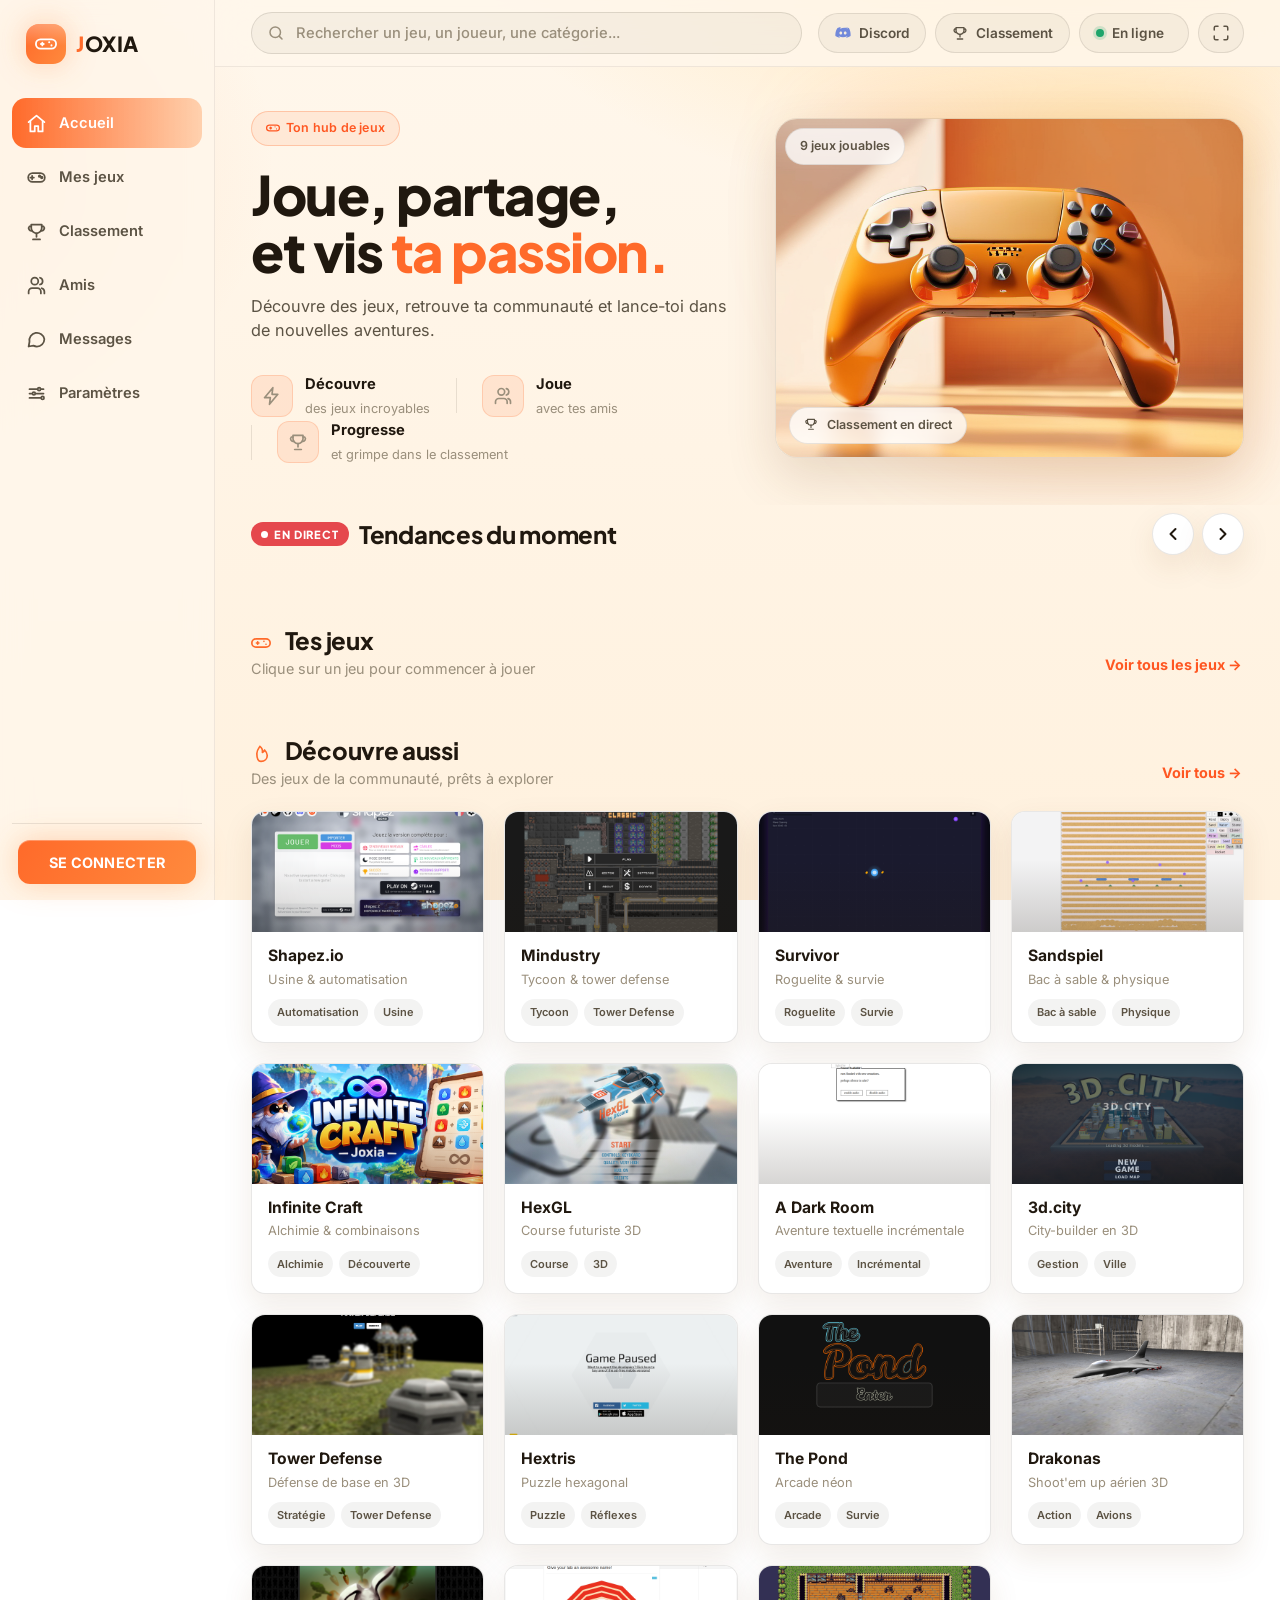
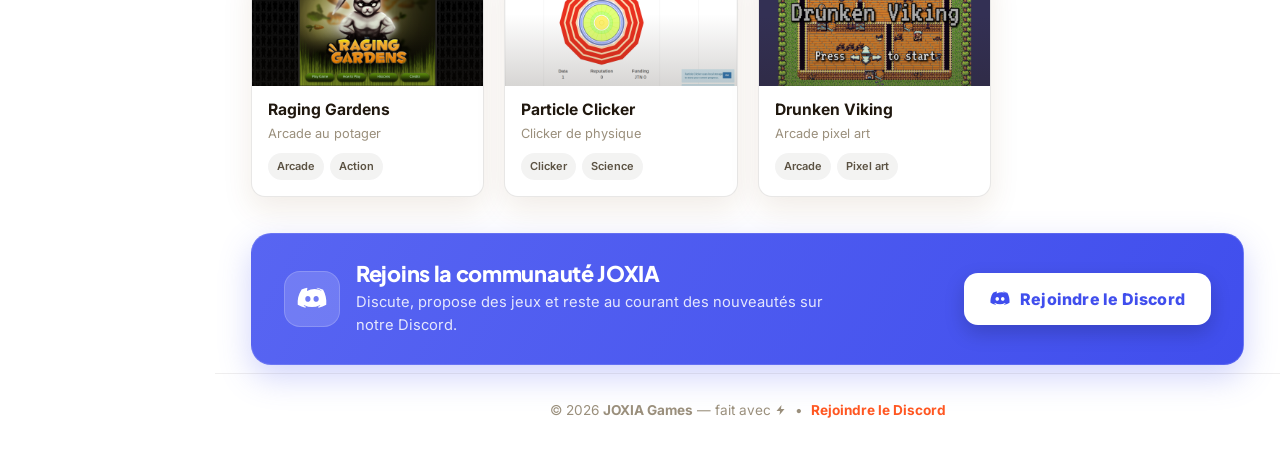
==== index.html @ 87492faa "Hub : carrousel « Tendances » des jeux les plus joués, mis à jour en direct - Sous le hero : carrous" ====
<!DOCTYPE html>
<html lang="fr">
<head>
    <meta charset="UTF-8">
    <meta name="viewport" content="width=device-width, initial-scale=1.0, viewport-fit=cover">
    <meta name="theme-color" id="themeColorMeta" content="#FFF7EC">
    <title>JOXIA — Ton espace gaming</title>
    <link rel="preconnect" href="https://fonts.googleapis.com">
    <link rel="preconnect" href="https://fonts.gstatic.com" crossorigin>
    <link href="https://fonts.googleapis.com/css2?family=Inter:wght@400;500;600;700;800&family=Plus+Jakarta+Sans:wght@500;700;800&display=swap" rel="stylesheet">
    <link rel="stylesheet" href="style.css?v=13">
</head>
<body>

    <!-- ================= SIDEBAR ================= -->
    <aside class="sidebar" id="sidebar">
        <div class="logo">
            <span class="logo-pad">
                <svg viewBox="0 0 24 24" width="22" height="22" fill="none" stroke="#fff" stroke-width="2" stroke-linecap="round" stroke-linejoin="round"><path d="M6 7h12a5 5 0 0 1 0 10H6a5 5 0 0 1 0-10z"/><path d="M8 10.5v3M6.5 12h3"/><circle cx="15.5" cy="10" r="1.1" fill="#fff" stroke="none"/><circle cx="18" cy="13.5" r="1.1" fill="#fff" stroke="none"/></svg>
            </span>
            <span class="logo-text">JOXIA</span>
        </div>

        <nav class="nav" aria-label="Navigation principale">
            <button class="nav-item active" data-nav="home">
                <svg viewBox="0 0 24 24" width="21" height="21" fill="none" stroke="currentColor" stroke-width="2" stroke-linecap="round" stroke-linejoin="round"><path d="M3 10.5 12 3l9 7.5"/><path d="M5 9.5V21h5v-6h4v6h5V9.5"/></svg>
                <span>Accueil</span>
            </button>
            <button class="nav-item" data-nav="games">
                <svg viewBox="0 0 24 24" width="21" height="21" fill="none" stroke="currentColor" stroke-width="2" stroke-linecap="round" stroke-linejoin="round"><rect x="2.5" y="7" width="19" height="10" rx="5"/><path d="M7 10v4M5 12h4"/><circle cx="15.5" cy="10.5" r=".9" fill="currentColor"/><circle cx="18" cy="12" r=".9" fill="currentColor"/></svg>
                <span>Mes jeux</span>
            </button>
            <button class="nav-item" data-nav="leaderboard">
                <svg viewBox="0 0 24 24" width="21" height="21" fill="none" stroke="currentColor" stroke-width="2" stroke-linecap="round" stroke-linejoin="round"><path d="M6 4h12v4a6 6 0 0 1-12 0z"/><path d="M6 6H4a3 3 0 0 0 3 5"/><path d="M18 6h2a3 3 0 0 1-3 5"/><path d="M12 14v4"/><path d="M8 21h8"/></svg>
                <span>Classement</span>
            </button>
            <button class="nav-item" data-nav="friends">
                <svg viewBox="0 0 24 24" width="21" height="21" fill="none" stroke="currentColor" stroke-width="2" stroke-linecap="round" stroke-linejoin="round"><path d="M17 21v-2a4 4 0 0 0-4-4H7a4 4 0 0 0-4 4v2"/><circle cx="10" cy="7" r="4"/><path d="M21 21v-2a4 4 0 0 0-3-3.87"/><path d="M16 3.13a4 4 0 0 1 0 7.75"/></svg>
                <span>Amis <em class="nav-badge" id="navFriendsBadge" style="display:none;">0</em></span>
            </button>
            <button class="nav-item" data-nav="messages">
                <svg viewBox="0 0 24 24" width="21" height="21" fill="none" stroke="currentColor" stroke-width="2" stroke-linecap="round" stroke-linejoin="round"><path d="M21 11.5a8.5 8.5 0 0 1-8.5 8.5c-1.5 0-2.9-.4-4.1-1L3 20l1-5.4A8.5 8.5 0 1 1 21 11.5z"/></svg>
                <span>Messages <em class="nav-badge" id="navChatBadge" style="display:none;">0</em></span>
            </button>
            <button class="nav-item" data-nav="settings">
                <svg viewBox="0 0 24 24" width="21" height="21" fill="none" stroke="currentColor" stroke-width="2" stroke-linecap="round" stroke-linejoin="round"><path d="M4 7h9M17 7h3M4 12h3M11 12h9M4 17h13"/><circle cx="15" cy="7" r="1.6"/><circle cx="9" cy="12" r="1.6"/><circle cx="19" cy="17" r="1.6"/></svg>
                <span>Paramètres</span>
            </button>
            <!-- Visible uniquement si admins/{uid} === true (voir script.js › watchAdmin) -->
            <a class="nav-item nav-admin" id="navAdmin" href="admin/" style="display:none;">
                <svg viewBox="0 0 24 24" width="21" height="21" fill="none" stroke="currentColor" stroke-width="2" stroke-linecap="round" stroke-linejoin="round"><path d="M12 3 4 6v6c0 4.5 3.4 8.3 8 9 4.6-.7 8-4.5 8-9V6z"/><path d="m9 12 2 2 4-4"/></svg>
                <span>Admin</span>
            </a>
        </nav>

        <div class="sidebar-footer">
            <button class="sp-connect" id="spConnect">SE CONNECTER</button>
            <div class="sp-user" id="spUser" style="display:none;">
                <div class="sp-row">
                    <div class="sp-avatar-wrap">
                        <img id="spAvatar" src="" alt="Mon avatar">
                        <span class="sp-dot" id="spDot"></span>
                    </div>
                    <div class="sp-meta">
                        <span class="sp-name" id="spName">—</span>
                        <span class="sp-level" id="spLevel">Niveau 1</span>
                    </div>
                </div>
                <div class="sp-xp" title="Progression de niveau">
                    <span class="sp-xp-fill" id="spXpFill"></span>
                </div>
            </div>
        </div>
    </aside>

    <!-- ================= MAIN ================= -->
    <div class="main">

        <!-- Topbar -->
        <header class="topbar">
            <div class="search" id="searchWrap">
                <svg class="search-icon" viewBox="0 0 24 24" width="18" height="18" fill="none" stroke="currentColor" stroke-width="2" stroke-linecap="round"><circle cx="11" cy="11" r="7"/><path d="m20 20-3.5-3.5"/></svg>
                <input type="text" id="searchInput" placeholder="Rechercher un jeu, un joueur, une catégorie..." onkeyup="searchGame()" autocomplete="off">
            </div>
            <div class="topbar-actions">
                <a href="https://discord.gg/BNY6xprSen" target="_blank" rel="noopener" class="pill pill-discord">
                    <svg viewBox="0 0 24 24" width="16" height="16" fill="currentColor"><path d="M20.3 4.4A19.8 19.8 0 0 0 15.9 3l-.2.4a16 16 0 0 1 4.3 2.1 13.6 13.6 0 0 0-12 0A16 16 0 0 1 8.3 3.4L8.1 3a19.8 19.8 0 0 0-4.4 1.4C.9 8.6.3 12.6.6 16.6A20 20 0 0 0 6.7 19l.5-.8a12 12 0 0 1-1.9-.9l.5-.4a14.2 14.2 0 0 0 12.4 0l.5.4a12 12 0 0 1-1.9.9l.5.8a20 20 0 0 0 6.1-2.4c.4-4.6-.6-8.6-2.6-12.2ZM8.7 14.2c-1.2 0-2.1-1-2.1-2.3s.9-2.3 2.1-2.3 2.1 1 2.1 2.3-.9 2.3-2.1 2.3Zm6.6 0c-1.2 0-2.1-1-2.1-2.3s.9-2.3 2.1-2.3 2.1 1 2.1 2.3-.9 2.3-2.1 2.3Z"/></svg>
                    Discord
                </a>
                <button class="pill" id="rankBtn">
                    <svg viewBox="0 0 24 24" width="16" height="16" fill="none" stroke="currentColor" stroke-width="2" stroke-linecap="round" stroke-linejoin="round"><path d="M6 4h12v4a6 6 0 0 1-12 0z"/><path d="M6 6H4a3 3 0 0 0 3 5"/><path d="M18 6h2a3 3 0 0 1-3 5"/><path d="M12 14v4"/><path d="M8 21h8"/></svg>
                    Classement
                </button>
                <button class="pill pill-online" id="onlinePill" title="Joueurs en ligne">
                    <span class="online-dot"></span>
                    En ligne <span id="onlineCount"></span>
                </button>
                <button class="pill pill-fs" id="fsBtn" title="Plein écran" aria-label="Plein écran"><svg viewBox="0 0 24 24" width="18" height="18" fill="none" stroke="currentColor" stroke-width="2" stroke-linecap="round" stroke-linejoin="round"><path d="M8 3H5a2 2 0 0 0-2 2v3"/><path d="M16 3h3a2 2 0 0 1 2 2v3"/><path d="M8 21H5a2 2 0 0 1-2-2v-3"/><path d="M16 21h3a2 2 0 0 0 2-2v-3"/></svg></button>
            </div>
        </header>

        <!-- Hero immersif -->
        <section class="hero">
            <div class="hero-content">
                <span class="hero-badge"><svg viewBox="0 0 24 24" width="14" height="14" fill="none" stroke="currentColor" stroke-width="2.2" stroke-linecap="round" stroke-linejoin="round"><path d="M6 7h12a5 5 0 0 1 0 10H6a5 5 0 0 1 0-10z"/><path d="M8 10.5v3M6.5 12h3"/><circle cx="15.5" cy="10" r="1" fill="currentColor" stroke="none"/><circle cx="18" cy="13.5" r="1" fill="currentColor" stroke="none"/></svg> Ton hub de jeux</span>
                <h1>Joue, partage,<br>et vis <span class="accent">ta passion.</span></h1>
                <p class="hero-desc">Découvre des jeux, retrouve ta communauté et lance-toi dans de nouvelles aventures.</p>
                <div class="hero-benefits">
                    <div class="benefit">
                        <span class="benefit-ico"><svg viewBox="0 0 24 24" width="20" height="20" fill="none" stroke="currentColor" stroke-width="2" stroke-linecap="round" stroke-linejoin="round"><path d="M13 2 3 14h7l-1 8 10-12h-7l1-8z"/></svg></span>
                        <div><b>Découvre</b><span>des jeux incroyables</span></div>
                    </div>
                    <div class="benefit">
                        <span class="benefit-ico"><svg viewBox="0 0 24 24" width="20" height="20" fill="none" stroke="currentColor" stroke-width="2" stroke-linecap="round" stroke-linejoin="round"><path d="M17 21v-2a4 4 0 0 0-4-4H7a4 4 0 0 0-4 4v2"/><circle cx="10" cy="7" r="4"/><path d="M21 21v-2a4 4 0 0 0-3-3.87"/><path d="M16 3.13a4 4 0 0 1 0 7.75"/></svg></span>
                        <div><b>Joue</b><span>avec tes amis</span></div>
                    </div>
                    <div class="benefit">
                        <span class="benefit-ico"><svg viewBox="0 0 24 24" width="20" height="20" fill="none" stroke="currentColor" stroke-width="2" stroke-linecap="round" stroke-linejoin="round"><path d="M6 4h12v4a6 6 0 0 1-12 0z"/><path d="M6 6H4a3 3 0 0 0 3 5"/><path d="M18 6h2a3 3 0 0 1-3 5"/><path d="M12 14v4"/><path d="M8 21h8"/></svg></span>
                        <div><b>Progresse</b><span>et grimpe dans le classement</span></div>
                    </div>
                </div>
            </div>

            <div class="hero-visual" aria-hidden="true">
                <div class="hero-glow"></div>
                <img class="hero-img" src="hero-gaming.png" alt="Manette de jeu JOXIA" loading="eager">
                <span class="chip chip-top">9 jeux jouables</span>
                <span class="chip chip-bottom"><svg viewBox="0 0 24 24" width="14" height="14" fill="none" stroke="currentColor" stroke-width="2" stroke-linecap="round" stroke-linejoin="round"><path d="M6 4h12v4a6 6 0 0 1-12 0z"/><path d="M6 6H4a3 3 0 0 0 3 5"/><path d="M18 6h2a3 3 0 0 1-3 5"/><path d="M12 14v4"/><path d="M8 21h8"/></svg> Classement en direct</span>
            </div>
        </section>

        <!-- Tendances : carrousel des jeux les plus joués, mis à jour en direct (script.js › TENDANCES) -->
        <section class="trending" id="trending" aria-roledescription="carrousel" aria-labelledby="trendTitle">
            <div class="trend-head">
                <h2 class="trend-title" id="trendTitle">
                    <span class="trend-live" id="trendLive"><i></i> En direct</span>
                    <span id="trendLabel">Tendances du moment</span>
                </h2>
                <div class="trend-nav">
                    <button class="trend-arrow" id="trendPrev" type="button" aria-label="Jeu précédent">
                        <svg viewBox="0 0 24 24" width="20" height="20" fill="none" stroke="currentColor" stroke-width="2.4" stroke-linecap="round" stroke-linejoin="round"><path d="m15 6-6 6 6 6"/></svg>
                    </button>
                    <button class="trend-arrow" id="trendNext" type="button" aria-label="Jeu suivant">
                        <svg viewBox="0 0 24 24" width="20" height="20" fill="none" stroke="currentColor" stroke-width="2.4" stroke-linecap="round" stroke-linejoin="round"><path d="m9 6 6 6-6 6"/></svg>
                    </button>
                </div>
            </div>
            <div class="trend-viewport">
                <ul class="trend-track" id="trendTrack" aria-live="polite"></ul>
            </div>
            <div class="trend-thumbs" id="trendThumbs" role="tablist" aria-label="Choisir un jeu"></div>
        </section>

        <!-- Tes jeux -->
        <section class="section" id="games">
            <div class="section-head">
                <div>
                    <h2 class="section-title"><svg viewBox="0 0 24 24" width="20" height="20" fill="none" stroke="currentColor" stroke-width="2" stroke-linecap="round" stroke-linejoin="round"><path d="M6 7h12a5 5 0 0 1 0 10H6a5 5 0 0 1 0-10z"/><path d="M8 10.5v3M6.5 12h3"/><circle cx="15.5" cy="10" r="1" fill="currentColor" stroke="none"/><circle cx="18" cy="13.5" r="1" fill="currentColor" stroke="none"/></svg> Tes jeux</h2>
                    <p class="section-sub">Clique sur un jeu pour commencer à jouer</p>
                </div>
                <button class="link-btn" id="toggleGames">Voir tous les jeux →</button>
            </div>
            <div class="game-grid" id="gamesGrid"></div>
        </section>

        <!-- Découvre aussi -->
        <section class="section" id="discover">
            <div class="section-head">
                <div>
                    <h2 class="section-title"><svg viewBox="0 0 24 24" width="20" height="20" fill="none" stroke="currentColor" stroke-width="2" stroke-linecap="round" stroke-linejoin="round"><path d="M12 22c4.4 0 7.5-3 7.5-7 0-2.8-1.6-5-3.2-6.6-.4 1.6-1.4 2.4-2.6 3 .4-2.8-.6-5.6-3-7.4C9 6.6 7 8.8 7 12.5 7 18 9 22 12 22z"/></svg> Découvre aussi</h2>
                    <p class="section-sub">Des jeux de la communauté, prêts à explorer</p>
                </div>
                <a class="link-btn" href="#discover">Voir tous →</a>
            </div>
            <div class="game-grid discover-grid">
                <a class="game-card disco" href="https://joxiagame.github.io/Shapez-joxia/" target="_blank" rel="noopener">
                    <div class="game-card__cover"><img src="shapez.png" alt="Shapez.io" loading="lazy" decoding="async"></div>
                    <div class="game-card__content">
                        <h3>Shapez.io</h3>
                        <p class="disco-sub">Usine & automatisation</p>
                        <div class="game-card__tags"><span>Automatisation</span><span>Usine</span></div>
                    </div>
                </a>
                <a class="game-card disco" href="https://joxiagame.github.io/Mindustry-joxia/" target="_blank" rel="noopener">
                    <div class="game-card__cover"><img src="mindustry.png" alt="Mindustry" loading="lazy" decoding="async"></div>
                    <div class="game-card__content">
                        <h3>Mindustry</h3>
                        <p class="disco-sub">Tycoon & tower defense</p>
                        <div class="game-card__tags"><span>Tycoon</span><span>Tower Defense</span></div>
                    </div>
                </a>
                <a class="game-card disco" href="https://joxiagame.github.io/survivor-joxia/" target="_blank" rel="noopener">
                    <div class="game-card__cover"><img src="survivor.png" alt="Survivor" loading="lazy" decoding="async"></div>
                    <div class="game-card__content">
                        <h3>Survivor</h3>
                        <p class="disco-sub">Roguelite & survie</p>
                        <div class="game-card__tags"><span>Roguelite</span><span>Survie</span></div>
                    </div>
                </a>
                <a class="game-card disco" href="https://joxiagame.github.io/sandspiel-joxia/" target="_blank" rel="noopener">
                    <div class="game-card__cover"><img src="sandspiel.png" alt="Sandspiel" loading="lazy" decoding="async"></div>
                    <div class="game-card__content">
                        <h3>Sandspiel</h3>
                        <p class="disco-sub">Bac à sable & physique</p>
                        <div class="game-card__tags"><span>Bac à sable</span><span>Physique</span></div>
                    </div>
                </a>
                <a class="game-card disco" href="https://joxiagame.github.io/infinite-craft-joxia/" target="_blank" rel="noopener">
                    <div class="game-card__cover"><img src="infinite-craft.png" alt="Infinite Craft" loading="lazy" decoding="async"></div>
                    <div class="game-card__content">
                        <h3>Infinite Craft</h3>
                        <p class="disco-sub">Alchimie & combinaisons</p>
                        <div class="game-card__tags"><span>Alchimie</span><span>Découverte</span></div>
                    </div>
                </a>
                <!-- Jeux open source de la communauté (leereilly/games) — lot 1 -->
                <a class="game-card disco" href="https://joxiagame.github.io/hexgl-joxia/" target="_blank" rel="noopener">
                    <div class="game-card__cover"><img src="hexgl.png" alt="HexGL" loading="lazy" decoding="async"></div>
                    <div class="game-card__content">
                        <h3>HexGL</h3>
                        <p class="disco-sub">Course futuriste 3D</p>
                        <div class="game-card__tags"><span>Course</span><span>3D</span></div>
                    </div>
                </a>
                <a class="game-card disco" href="https://joxiagame.github.io/a-dark-room-joxia/" target="_blank" rel="noopener">
                    <div class="game-card__cover"><img src="a-dark-room.png" alt="A Dark Room" loading="lazy" decoding="async"></div>
                    <div class="game-card__content">
                        <h3>A Dark Room</h3>
                        <p class="disco-sub">Aventure textuelle incrémentale</p>
                        <div class="game-card__tags"><span>Aventure</span><span>Incrémental</span></div>
                    </div>
                </a>
                <a class="game-card disco" href="https://joxiagame.github.io/3d-city-joxia/" target="_blank" rel="noopener">
                    <div class="game-card__cover"><img src="3d-city.png" alt="3d.city" loading="lazy" decoding="async"></div>
                    <div class="game-card__content">
                        <h3>3d.city</h3>
                        <p class="disco-sub">City-builder en 3D</p>
                        <div class="game-card__tags"><span>Gestion</span><span>Ville</span></div>
                    </div>
                </a>
                <a class="game-card disco" href="https://joxiagame.github.io/tower-defense-joxia/" target="_blank" rel="noopener">
                    <div class="game-card__cover"><img src="tower-defense.png" alt="Tower Defense" loading="lazy" decoding="async"></div>
                    <div class="game-card__content">
                        <h3>Tower Defense</h3>
                        <p class="disco-sub">Défense de base en 3D</p>
                        <div class="game-card__tags"><span>Stratégie</span><span>Tower Defense</span></div>
                    </div>
                </a>
                <a class="game-card disco" href="https://joxiagame.github.io/hextris-joxia/" target="_blank" rel="noopener">
                    <div class="game-card__cover"><img src="hextris.png" alt="Hextris" loading="lazy" decoding="async"></div>
                    <div class="game-card__content">
                        <h3>Hextris</h3>
                        <p class="disco-sub">Puzzle hexagonal</p>
                        <div class="game-card__tags"><span>Puzzle</span><span>Réflexes</span></div>
                    </div>
                </a>
                <a class="game-card disco" href="https://joxiagame.github.io/pond-joxia/" target="_blank" rel="noopener">
                    <div class="game-card__cover"><img src="pond.png" alt="The Pond" loading="lazy" decoding="async"></div>
                    <div class="game-card__content">
                        <h3>The Pond</h3>
                        <p class="disco-sub">Arcade néon</p>
                        <div class="game-card__tags"><span>Arcade</span><span>Survie</span></div>
                    </div>
                </a>
                <a class="game-card disco" href="https://joxiagame.github.io/drakonas-joxia/" target="_blank" rel="noopener">
                    <div class="game-card__cover"><img src="drakonas.png" alt="Drakonas" loading="lazy" decoding="async"></div>
                    <div class="game-card__content">
                        <h3>Drakonas</h3>
                        <p class="disco-sub">Shoot'em up aérien 3D</p>
                        <div class="game-card__tags"><span>Action</span><span>Avions</span></div>
                    </div>
                </a>
                <a class="game-card disco" href="https://joxiagame.github.io/raging-gardens-joxia/" target="_blank" rel="noopener">
                    <div class="game-card__cover"><img src="raging-gardens.png" alt="Raging Gardens" loading="lazy" decoding="async"></div>
                    <div class="game-card__content">
                        <h3>Raging Gardens</h3>
                        <p class="disco-sub">Arcade au potager</p>
                        <div class="game-card__tags"><span>Arcade</span><span>Action</span></div>
                    </div>
                </a>
                <a class="game-card disco" href="https://joxiagame.github.io/particle-clicker-joxia/" target="_blank" rel="noopener">
                    <div class="game-card__cover"><img src="particle-clicker.png" alt="Particle Clicker" loading="lazy" decoding="async"></div>
                    <div class="game-card__content">
                        <h3>Particle Clicker</h3>
                        <p class="disco-sub">Clicker de physique</p>
                        <div class="game-card__tags"><span>Clicker</span><span>Science</span></div>
                    </div>
                </a>
                <a class="game-card disco" href="https://joxiagame.github.io/drunken-viking-joxia/" target="_blank" rel="noopener">
                    <div class="game-card__cover"><img src="drunken-viking.png" alt="Drunken Viking" loading="lazy" decoding="async"></div>
                    <div class="game-card__content">
                        <h3>Drunken Viking</h3>
                        <p class="disco-sub">Arcade pixel art</p>
                        <div class="game-card__tags"><span>Arcade</span><span>Pixel art</span></div>
                    </div>
                </a>
            </div>
        </section>

        <!-- Rejoins le Discord -->
        <section class="section" id="discordCta">
            <div class="discord-cta">
                <div class="discord-cta__brand">
                    <span class="discord-cta__logo">
                        <svg viewBox="0 0 24 24" width="30" height="30" fill="currentColor"><path d="M20.3 4.4A19.8 19.8 0 0 0 15.9 3l-.2.4a16 16 0 0 1 4.3 2.1 13.6 13.6 0 0 0-12 0A16 16 0 0 1 8.3 3.4L8.1 3a19.8 19.8 0 0 0-4.4 1.4C.9 8.6.3 12.6.6 16.6A20 20 0 0 0 6.7 19l.5-.8a12 12 0 0 1-1.9-.9l.5-.4a14.2 14.2 0 0 0 12.4 0l.5.4a12 12 0 0 1-1.9.9l.5.8a20 20 0 0 0 6.1-2.4c.4-4.6-.6-8.6-2.6-12.2ZM8.7 14.2c-1.2 0-2.1-1-2.1-2.3s.9-2.3 2.1-2.3 2.1 1 2.1 2.3-.9 2.3-2.1 2.3Zm6.6 0c-1.2 0-2.1-1-2.1-2.3s.9-2.3 2.1-2.3 2.1 1 2.1 2.3-.9 2.3-2.1 2.3Z"/></svg>
                    </span>
                    <div>
                        <h2>Rejoins la communauté JOXIA</h2>
                        <p>Discute, propose des jeux et reste au courant des nouveautés sur notre Discord.</p>
                    </div>
                </div>
                <a class="discord-btn" href="https://discord.gg/BNY6xprSen" target="_blank" rel="noopener">
                    <svg viewBox="0 0 24 24" width="20" height="20" fill="currentColor"><path d="M20.3 4.4A19.8 19.8 0 0 0 15.9 3l-.2.4a16 16 0 0 1 4.3 2.1 13.6 13.6 0 0 0-12 0A16 16 0 0 1 8.3 3.4L8.1 3a19.8 19.8 0 0 0-4.4 1.4C.9 8.6.3 12.6.6 16.6A20 20 0 0 0 6.7 19l.5-.8a12 12 0 0 1-1.9-.9l.5-.4a14.2 14.2 0 0 0 12.4 0l.5.4a12 12 0 0 1-1.9.9l.5.8a20 20 0 0 0 6.1-2.4c.4-4.6-.6-8.6-2.6-12.2ZM8.7 14.2c-1.2 0-2.1-1-2.1-2.3s.9-2.3 2.1-2.3 2.1 1 2.1 2.3-.9 2.3-2.1 2.3Zm6.6 0c-1.2 0-2.1-1-2.1-2.3s.9-2.3 2.1-2.3 2.1 1 2.1 2.3-.9 2.3-2.1 2.3Z"/></svg>
                    Rejoindre le Discord
                </a>
            </div>
        </section>

        <footer class="footer">
            © 2026 <b>JOXIA Games</b> — fait avec <svg viewBox="0 0 24 24" width="12" height="12" fill="currentColor" style="vertical-align:-1px"><path d="M13 2 3 14h7l-1 8 10-12h-7l1-8z"/></svg> &nbsp;•&nbsp; <a href="https://discord.gg/BNY6xprSen" target="_blank">Rejoindre le Discord</a>
        </footer>
    </div>

    <!-- ================= MODALES (logique inchangée) ================= -->
    <div id="authModal" class="modal">
        <div class="modal-content">
            <span class="close-btn" data-close="authModal" role="button" tabindex="0" aria-label="Fermer">&times;</span>
            <h3 id="authTitle">Connexion</h3>
            <p id="authSub" class="auth-sub">Content de te revoir !</p>

            <label class="field-label" for="usernameInput">Pseudo</label>
            <input type="text" id="usernameInput" placeholder="Ton pseudo" maxlength="20" autocomplete="username">

            <label class="field-label" for="passwordInput">Mot de passe</label>
            <div class="pw-wrap">
                <input type="password" id="passwordInput" placeholder="6 caractères min." maxlength="72" autocomplete="current-password">
                <button type="button" id="togglePw" class="pw-toggle" aria-label="Afficher le mot de passe" tabindex="-1"><svg viewBox="0 0 24 24" width="16" height="16" fill="none" stroke="currentColor" stroke-width="2" stroke-linecap="round" stroke-linejoin="round"><path d="M1 12s4-8 11-8 11 8 11 8-4 8-11 8-11-8-11-8z"/><circle cx="12" cy="12" r="3"/></svg></button>
            </div>

            <div id="confirmWrap" style="display:none;">
                <label class="field-label" for="confirmInput">Confirmer le mot de passe</label>
                <input type="password" id="confirmInput" placeholder="Retape ton mot de passe" maxlength="72" autocomplete="new-password">
            </div>

            <p id="authMsg" class="form-msg"></p>
            <button id="confirmBtn" class="login-btn" style="width: 100%; margin-top: 6px;">SE CONNECTER</button>
            <p class="auth-switch">
                <span id="switchText">Pas de compte ?</span>
                <a href="#" id="toggleAuthMode">S'inscrire</a>
            </p>
        </div>
    </div>

    <div id="leaderboardModal" class="modal">
        <div class="modal-content lb-modal">
            <span class="close-btn" data-close="leaderboardModal" role="button" tabindex="0" aria-label="Fermer">&times;</span>
            <h3 class="modal-title lb-title"><svg viewBox="0 0 24 24" width="18" height="18" fill="none" stroke="currentColor" stroke-width="2" stroke-linecap="round" stroke-linejoin="round"><path d="M6 4h12v4a6 6 0 0 1-12 0z"/><path d="M6 6H4a3 3 0 0 0 3 5"/><path d="M18 6h2a3 3 0 0 1-3 5"/><path d="M12 14v4"/><path d="M8 21h8"/></svg> Classement</h3>
            <div class="lb-tabs" id="lbTabs" role="tablist" aria-label="Filtre du classement"></div>
            <div id="leaderboardContent" class="lb-list"></div>
        </div>
    </div>

    <div id="profileModal" class="modal">
        <div class="modal-content modal-wide">
            <span class="close-btn" data-close="profileModal" role="button" tabindex="0" aria-label="Fermer">&times;</span>
            <h3 class="modal-title"><svg viewBox="0 0 24 24" width="18" height="18" fill="none" stroke="currentColor" stroke-width="2" stroke-linecap="round" stroke-linejoin="round"><path d="M20 21v-2a4 4 0 0 0-4-4H8a4 4 0 0 0-4 4v2"/><circle cx="12" cy="7" r="4"/></svg> Mon profil</h3>

            <div class="avatar-preview"><img id="avatarPreviewBig" src="" alt="Avatar"></div>

            <label class="field-label">Nom affiché</label>
            <input type="text" id="displayNameInput" maxlength="20" placeholder="Ton nom affiché">

            <label class="field-label">Style d'avatar</label>
            <div class="avatar-grid" id="avatarStyleGrid"></div>

            <label class="field-label">Couleur de fond</label>
            <div class="avatar-colors" id="avatarColorGrid"></div>

            <div class="avatar-actions">
                <button id="avatarRandomBtn" class="ghost-btn"><svg viewBox="0 0 24 24" width="15" height="15" fill="none" stroke="currentColor" stroke-width="2" stroke-linecap="round" stroke-linejoin="round"><rect x="3" y="3" width="18" height="18" rx="4"/><circle cx="8.5" cy="8.5" r="1" fill="currentColor" stroke="none"/><circle cx="15.5" cy="15.5" r="1" fill="currentColor" stroke="none"/><circle cx="15.5" cy="8.5" r="1" fill="currentColor" stroke="none"/><circle cx="8.5" cy="15.5" r="1" fill="currentColor" stroke="none"/></svg> Hasard</button>
                <button id="saveProfileBtn" class="login-btn" style="margin:0;">ENREGISTRER</button>
            </div>

            <h4 class="friend-sub"><svg viewBox="0 0 24 24" width="16" height="16" fill="none" stroke="currentColor" stroke-width="2" stroke-linecap="round" stroke-linejoin="round"><path d="M3 3v18h18"/><path d="M7 15v-4"/><path d="M12 15V7"/><path d="M17 15v-7"/></svg> Mes stats</h4>
            <div id="profileStats" class="profile-stats"></div>
        </div>
    </div>

    <div id="friendsModal" class="modal">
        <div class="modal-content modal-wide">
            <span class="close-btn" data-close="friendsModal" role="button" tabindex="0" aria-label="Fermer">&times;</span>
            <h3 class="modal-title"><svg viewBox="0 0 24 24" width="18" height="18" fill="none" stroke="currentColor" stroke-width="2" stroke-linecap="round" stroke-linejoin="round"><path d="M17 21v-2a4 4 0 0 0-4-4H7a4 4 0 0 0-4 4v2"/><circle cx="10" cy="7" r="4"/><path d="M21 21v-2a4 4 0 0 0-3-3.87"/><path d="M16 3.13a4 4 0 0 1 0 7.75"/></svg> Amis</h3>

            <div class="add-friend">
                <input type="text" id="friendNameInput" placeholder="Pseudo d'un ami" maxlength="20">
                <button id="addFriendBtn" class="login-btn" style="margin:0;">AJOUTER</button>
            </div>
            <p id="friendMsg" class="form-msg"></p>

            <h4 class="friend-sub"><svg viewBox="0 0 24 24" width="16" height="16" fill="none" stroke="currentColor" stroke-width="2" stroke-linecap="round" stroke-linejoin="round"><path d="M22 12h-6l-2 3h-4l-2-3H2"/><path d="M5.5 5.5 2 12v6a2 2 0 0 0 2 2h16a2 2 0 0 0 2-2v-6l-3.5-6.5A2 2 0 0 0 16.7 4H7.3a2 2 0 0 0-1.8 1.5z"/></svg> Demandes reçues</h4>
            <div id="requestsList" class="friend-list"></div>

            <h4 class="friend-sub"><svg viewBox="0 0 24 24" width="16" height="16" fill="none" stroke="currentColor" stroke-width="2" stroke-linecap="round" stroke-linejoin="round"><path d="M17 21v-2a4 4 0 0 0-4-4H7a4 4 0 0 0-4 4v2"/><circle cx="10" cy="7" r="4"/><path d="M21 21v-2a4 4 0 0 0-3-3.87"/><path d="M16 3.13a4 4 0 0 1 0 7.75"/></svg> Mes amis</h4>
            <div id="friendsList" class="friend-list"></div>
        </div>
    </div>

    <div id="settingsModal" class="modal">
        <div class="modal-content">
            <span class="close-btn" data-close="settingsModal" role="button" tabindex="0" aria-label="Fermer">&times;</span>
            <h3 class="modal-title"><svg viewBox="0 0 24 24" width="18" height="18" fill="none" stroke="currentColor" stroke-width="2" stroke-linecap="round" stroke-linejoin="round"><circle cx="12" cy="12" r="3"/><path d="M19.4 15a1.65 1.65 0 0 0 .33 1.82l.06.06a2 2 0 1 1-2.83 2.83l-.06-.06a1.65 1.65 0 0 0-1.82-.33 1.65 1.65 0 0 0-1 1.51V21a2 2 0 0 1-4 0v-.09A1.65 1.65 0 0 0 9 19.4a1.65 1.65 0 0 0-1.82.33l-.06.06a2 2 0 1 1-2.83-2.83l.06-.06a1.65 1.65 0 0 0 .33-1.82 1.65 1.65 0 0 0-1.51-1H3a2 2 0 0 1 0-4h.09A1.65 1.65 0 0 0 4.6 9a1.65 1.65 0 0 0-.33-1.82l-.06-.06a2 2 0 1 1 2.83-2.83l.06.06a1.65 1.65 0 0 0 1.82.33H9a1.65 1.65 0 0 0 1-1.51V3a2 2 0 0 1 4 0v.09a1.65 1.65 0 0 0 1 1.51 1.65 1.65 0 0 0 1.82-.33l.06-.06a2 2 0 1 1 2.83 2.83l-.06.06a1.65 1.65 0 0 0-.33 1.82V9a1.65 1.65 0 0 0 1.51 1H21a2 2 0 0 1 0 4h-.09a1.65 1.65 0 0 0-1.51 1z"/></svg> Paramètres</h3>

            <div class="setting-row">
                <span><svg viewBox="0 0 24 24" width="16" height="16" fill="none" stroke="currentColor" stroke-width="2" stroke-linecap="round" stroke-linejoin="round"><path d="M21 12.79A9 9 0 1 1 11.21 3 7 7 0 0 0 21 12.79z"/></svg> Thème sombre</span>
                <label class="switch"><input type="checkbox" id="darkToggle"><span class="slider"></span></label>
            </div>
            <div class="setting-row">
                <span><svg viewBox="0 0 24 24" width="16" height="16" fill="none" stroke="currentColor" stroke-width="2" stroke-linecap="round" stroke-linejoin="round"><path d="M11 5 6 9H2v6h4l5 4V5z"/><path d="M15.5 8.5a5 5 0 0 1 0 7"/></svg> Sons</span>
                <label class="switch"><input type="checkbox" id="soundToggle" checked><span class="slider"></span></label>
            </div>
            <p class="form-msg muted">Les sons arrivent bientôt.</p>

            <div class="settings-actions">
                <button id="logoutBtn2" class="ghost-btn"><svg viewBox="0 0 24 24" width="15" height="15" fill="none" stroke="currentColor" stroke-width="2" stroke-linecap="round" stroke-linejoin="round"><path d="M9 21H5a2 2 0 0 1-2-2V5a2 2 0 0 1 2-2h4"/><path d="M16 17l5-5-5-5"/><path d="M21 12H9"/></svg> Se déconnecter</button>
                <button id="deleteAccountBtn2" class="ghost-btn danger"><svg viewBox="0 0 24 24" width="15" height="15" fill="none" stroke="currentColor" stroke-width="2" stroke-linecap="round" stroke-linejoin="round"><path d="M3 6h18"/><path d="M8 6V4a2 2 0 0 1 2-2h4a2 2 0 0 1 2 2v2"/><path d="M19 6l-1 14a2 2 0 0 1-2 2H8a2 2 0 0 1-2-2L5 6"/></svg> Supprimer le compte</button>
            </div>
        </div>
    </div>

    <div id="chatModal" class="modal">
        <div class="modal-content chat-modal">
            <span class="close-btn" data-close="chatModal" role="button" tabindex="0" aria-label="Fermer">&times;</span>
            <div class="chat-layout" id="chatLayout">
                <aside class="chat-side">
                    <h3 class="chat-side__title"><svg viewBox="0 0 24 24" width="16" height="16" fill="none" stroke="currentColor" stroke-width="2" stroke-linecap="round" stroke-linejoin="round"><path d="M21 11.5a8.5 8.5 0 0 1-8.5 8.5c-1.5 0-2.9-.4-4.1-1L3 20l1-5.4A8.5 8.5 0 1 1 21 11.5z"/></svg> Messages</h3>
                    <div id="chatList" class="chat-list"></div>
                </aside>
                <section class="chat-thread">
                    <header class="chat-head">
                        <button class="chat-back" id="chatBackBtn" aria-label="Retour à la liste"><svg viewBox="0 0 24 24" width="18" height="18" fill="none" stroke="currentColor" stroke-width="2" stroke-linecap="round" stroke-linejoin="round"><path d="M19 12H5"/><path d="m12 19-7-7 7-7"/></svg></button>
                        <h3 id="chatTitle">Communauté Joxia</h3>
                        <span id="chatSubtitle" class="chat-sub"></span>
                    </header>
                    <div id="chatMessages" class="chat-messages"></div>
                    <footer class="chat-input">
                        <input type="text" id="chatInput" placeholder="Écris un message…" maxlength="500" autocomplete="off">
                        <button id="chatSendBtn" class="login-btn chat-send" aria-label="Envoyer"><svg viewBox="0 0 24 24" width="18" height="18" fill="currentColor"><path d="M22 2 11 13"/><path d="M22 2 15 22l-4-9-9-4z"/></svg></button>
                    </footer>
                </section>
            </div>
        </div>
    </div>

    <div class="discord-toast" id="discordToast" role="dialog" aria-live="polite" aria-label="Invitation Discord">
        <span class="discord-toast__icon">
            <svg viewBox="0 0 24 24" width="22" height="22" fill="currentColor"><path d="M20.3 4.4A19.8 19.8 0 0 0 15.9 3l-.2.4a16 16 0 0 1 4.3 2.1 13.6 13.6 0 0 0-12 0A16 16 0 0 1 8.3 3.4L8.1 3a19.8 19.8 0 0 0-4.4 1.4C.9 8.6.3 12.6.6 16.6A20 20 0 0 0 6.7 19l.5-.8a12 12 0 0 1-1.9-.9l.5-.4a14.2 14.2 0 0 0 12.4 0l.5.4a12 12 0 0 1-1.9.9l.5.8a20 20 0 0 0 6.1-2.4c.4-4.6-.6-8.6-2.6-12.2ZM8.7 14.2c-1.2 0-2.1-1-2.1-2.3s.9-2.3 2.1-2.3 2.1 1 2.1 2.3-.9 2.3-2.1 2.3Zm6.6 0c-1.2 0-2.1-1-2.1-2.3s.9-2.3 2.1-2.3 2.1 1 2.1 2.3-.9 2.3-2.1 2.3Z"/></svg>
        </span>
        <div class="discord-toast__txt">
            <b>Rejoins-nous sur Discord !</b>
            <span>Nouveautés, défis et communauté</span>
        </div>
        <a class="discord-toast__btn" href="https://discord.gg/BNY6xprSen" target="_blank" rel="noopener">Rejoindre</a>
        <button class="discord-toast__close" aria-label="Fermer">&times;</button>
    </div>

    <script type="module" src="script.js?v=17"></script>
</body>
</html>
---- style.css ----
/* ============================================================
   JOXIA — Launcher gaming (mode soleil)
   Crème/chaud #FFF7EC · Orange JOXIA #FF6A2A · Inter / Plus Jakarta Sans
   Sidebar persistante + topbar + hero immersif + launcher
   (thème sombre conservé en option via [data-theme="dark"])
   ============================================================ */
:root{
    color-scheme:light;
    /* Primitives — mode soleil */
    --bg:#FFF7EC;
    --bg-2:#FFF1DE;
    --surface:#FFFFFF;
    --surface-2:#F7F0E4;
    --surface-3:#EDE2CF;
    --text:#20180F;
    --text-2:#5C5344;
    --text-3:#9A8F7C;
    --orange:#FF6A2A;
    --orange-light:#FF8A3D;
    --orange-2:#FF5722;
    --sun:#FFC24B;
    --success:#1FA56B;
    --danger:#E5484D;
    --border:rgba(32,24,15,.10);
    --border-soft:rgba(32,24,15,.07);
    --hover:rgba(32,24,15,.05);
    --glass:rgba(255,247,236,.80);
    --chip-bg:rgba(255,255,255,.78);
    --input-bg:rgba(32,24,15,.04);
    --input-border:rgba(32,24,15,.12);
    --scroll-thumb:rgba(32,24,15,.18);
    --overlay:rgba(32,24,15,.38);
    /* Composants */
    --r-sm:8px; --r-md:12px; --r-lg:16px; --r-xl:22px;
    --sidebar-w:215px;
    --ease:cubic-bezier(.2,.8,.2,1);
    --font:'Inter','Plus Jakarta Sans',system-ui,-apple-system,sans-serif;
    --grad-orange:linear-gradient(120deg,var(--orange),var(--orange-light));
    --shadow-card:0 12px 30px rgba(120,70,20,.10);
    --shadow-lg:0 20px 50px rgba(120,70,20,.16);
    --glow-orange:0 0 30px rgba(255,138,61,.35);
}

/* ---------- Thème sombre (optionnel) ---------- */
:root[data-theme="dark"]{
    color-scheme:dark;
    --bg:#050812; --bg-2:#0a0f1e;
    --surface:#0B1020; --surface-2:#111729; --surface-3:#161d30;
    --text:#F5F4F1; --text-2:#A9ADB8; --text-3:#737887;
    --border:rgba(255,255,255,.08); --border-soft:rgba(255,255,255,.06);
    --hover:rgba(255,255,255,.05);
    --glass:rgba(5,8,18,.72);
    --chip-bg:rgba(11,16,32,.6);
    --input-bg:rgba(255,255,255,.045);
    --input-border:rgba(255,255,255,.09);
    --scroll-thumb:rgba(255,255,255,.12);
    --overlay:rgba(5,8,18,.7);
    --shadow-card:0 15px 40px rgba(0,0,0,.25);
    --shadow-lg:0 20px 50px rgba(0,0,0,.30);
    --glow-orange:0 0 30px rgba(255,106,42,.15);
}

*{margin:0;padding:0;box-sizing:border-box;-webkit-tap-highlight-color:transparent;}
html{scroll-behavior:smooth;}
body{
    color:var(--text);
    font-family:var(--font);
    line-height:1.5;
    background:
      radial-gradient(1000px 540px at 82% -12%, rgba(255,194,75,.34) 0%, rgba(255,194,75,0) 60%),
      radial-gradient(780px 580px at -12% 18%, rgba(255,138,61,.20) 0%, rgba(255,138,61,0) 55%),
      linear-gradient(180deg, var(--bg) 0%, var(--bg-2) 100%);
    background-attachment:fixed;
    min-height:100vh;
    -webkit-font-smoothing:antialiased;
    overflow-x:hidden;
    font-weight:400;
}
::selection{background:rgba(255,106,42,.28);}
img{max-width:100%;display:block;}
a{color:inherit;text-decoration:none;}
button{font-family:var(--font);cursor:pointer;}

::-webkit-scrollbar{width:11px;height:11px;}
::-webkit-scrollbar-track{background:transparent;}
::-webkit-scrollbar-thumb{background:var(--scroll-thumb);border-radius:99px;border:3px solid transparent;background-clip:content-box;}
::-webkit-scrollbar-thumb:hover{background:var(--text-3);border:3px solid transparent;background-clip:content-box;}

button,a,input,.avatar-opt,.color-opt{outline:none;}
:focus-visible{outline:2px solid #FF7A2F;outline-offset:3px;border-radius:8px;}

/* ============================================================
   SIDEBAR
   ============================================================ */
.sidebar{
    position:fixed;left:0;top:0;bottom:0;width:var(--sidebar-w);
    display:flex;flex-direction:column;
    background:var(--glass);backdrop-filter:blur(14px);-webkit-backdrop-filter:blur(14px);
    border-right:1px solid var(--border-soft);
    z-index:50;padding:0 12px;
}
.logo{
    display:flex;align-items:center;gap:10px;
    padding:24px 14px 20px;font-family:'Plus Jakarta Sans',var(--font);
    font-weight:800;font-size:1.3rem;letter-spacing:.5px;
}
.logo-pad{
    width:40px;height:40px;border-radius:13px;display:grid;place-items:center;
    background:var(--grad-orange);box-shadow:var(--glow-orange);position:relative;overflow:hidden;
}
.logo-pad::after{
    content:"";position:absolute;inset:0;border-radius:inherit;
    background:linear-gradient(180deg,rgba(255,255,255,.30),rgba(255,255,255,0) 55%);
    pointer-events:none;
}
.logo-text{color:var(--text);}
.logo-text::first-letter{color:var(--orange);}

.nav{display:flex;flex-direction:column;gap:4px;margin-top:14px;}
.nav-item{
    display:flex;align-items:center;gap:12px;height:50px;padding:0 14px;
    border:none;border-radius:14px;background:transparent;color:var(--text-2);
    font-size:.92rem;font-weight:600;text-align:left;width:100%;
    transition:background .18s var(--ease),color .18s var(--ease);
}
.nav-item svg{flex-shrink:0;}
.nav-admin{text-decoration:none;color:var(--orange);}
.nav-item:hover{background:var(--hover);color:var(--text);}
.nav-item.active{
    background:linear-gradient(90deg,var(--orange),rgba(255,138,61,.35));
    color:#fff;
}
.nav-badge{
    margin-left:auto;font-style:normal;background:var(--orange);color:#fff;
    font-size:.68rem;font-weight:700;min-width:18px;height:18px;line-height:18px;
    text-align:center;border-radius:50%;padding:0 5px;
}

.sidebar-footer{margin-top:auto;padding:16px 6px;border-top:1px solid var(--border);}
.sp-connect{
    width:100%;height:44px;border:none;border-radius:12px;display:flex;align-items:center;justify-content:center;
    background:var(--grad-orange);color:#fff;font-weight:700;font-size:.9rem;letter-spacing:.3px;
    box-shadow:var(--glow-orange),inset 0 1px 0 rgba(255,255,255,.28);
    transition:filter .18s var(--ease),transform .18s var(--ease);
}
.sp-connect:hover{filter:brightness(1.05);transform:translateY(-1px);}
.sp-connect:active{transform:scale(.97);}
.sp-user{width:100%;}
.sp-row{display:flex;align-items:center;gap:12px;}
.sp-avatar-wrap{position:relative;flex-shrink:0;}
.sp-avatar-wrap img{
    width:44px;height:44px;border-radius:50%;object-fit:cover;background:var(--surface-2);
    border:1px solid var(--border);
}
.sp-dot{position:absolute;right:-1px;bottom:-1px;width:11px;height:11px;border-radius:50%;border:2px solid var(--bg);}
.sp-dot.on{background:var(--success);}
.sp-dot.off{background:var(--text-3);}
.sp-meta{display:flex;flex-direction:column;min-width:0;}
.sp-name{font-weight:700;font-size:.92rem;color:var(--text);white-space:nowrap;overflow:hidden;text-overflow:ellipsis;}
.sp-level{font-size:.76rem;color:var(--text-3);font-weight:500;}
.sp-xp{height:5px;border-radius:99px;background:var(--surface-2);margin-top:12px;overflow:hidden;}
.sp-xp-fill{display:block;height:100%;width:0;border-radius:99px;background:var(--grad-orange);transition:width .5s var(--ease);}

/* ============================================================
   MAIN + TOPBAR
   ============================================================ */
.main{margin-left:var(--sidebar-w);min-height:100vh;display:flex;flex-direction:column;}

.topbar{
    position:sticky;top:0;z-index:40;
    display:flex;align-items:center;gap:16px;justify-content:space-between;
    padding:12px 36px;
    background:var(--glass);
    backdrop-filter:blur(16px);-webkit-backdrop-filter:blur(16px);
    border-bottom:1px solid var(--border-soft);
}
.search{position:relative;flex:0 1 575px;max-width:575px;display:flex;align-items:center;}
.search-icon{position:absolute;left:16px;color:var(--text-3);pointer-events:none;}
#searchInput{
    width:100%;height:42px;padding:0 18px 0 44px;border-radius:999px;
    background:var(--input-bg);border:1px solid var(--input-border);
    color:var(--text);font-size:.92rem;font-weight:500;font-family:var(--font);
    transition:border-color .2s var(--ease),background .2s var(--ease);
}
#searchInput::placeholder{color:var(--text-3);}
#searchInput:focus{border-color:rgba(255,106,42,.55);background:var(--surface);}

.topbar-actions{display:flex;align-items:center;gap:9px;flex-shrink:0;}
.pill{
    display:inline-flex;align-items:center;gap:8px;height:40px;padding:0 16px;
    border-radius:999px;background:var(--input-bg);border:1px solid var(--border);
    color:var(--text-2);font-size:.85rem;font-weight:600;transition:.18s var(--ease);
}
.pill:hover{background:var(--hover);color:var(--text);transform:translateY(-1px);}
.pill:active{transform:scale(.97);}
.pill-discord svg{color:#7289da;}
.pill-online{color:var(--text-2);}
.online-dot{width:8px;height:8px;border-radius:50%;background:var(--success);box-shadow:0 0 0 3px rgba(31,165,107,.18);}
.pill-online #onlineCount{color:var(--text-2);font-weight:500;}
.pill-fs{padding:0 13px;font-size:1.05rem;}

/* ============================================================
   HERO (asymétrique)
   ============================================================ */
.hero{
    display:grid;grid-template-columns:1.05fr 1fr;gap:32px;align-items:center;
    padding:44px 36px 40px;position:relative;overflow:hidden;
    max-width:1600px;margin:0 auto;width:100%;
}
.hero-content{position:relative;z-index:2;}
.hero-badge{
    display:inline-flex;align-items:center;gap:6px;
    background:rgba(255,106,42,.10);border:1px solid rgba(255,106,42,.28);
    color:var(--orange-2);font-size:.78rem;font-weight:600;
    padding:7px 14px;border-radius:999px;letter-spacing:.2px;
}
.hero h1{
    font-family:'Plus Jakarta Sans',var(--font);
    font-size:clamp(2.4rem,4.6vw,3.4rem);line-height:1.05;font-weight:800;letter-spacing:-1.5px;
    margin:20px 0 14px;
}
.hero h1 .accent{color:var(--orange);}
.hero-desc{color:var(--text-2);font-size:1.02rem;max-width:500px;}
.hero-benefits{display:flex;gap:0;margin-top:30px;flex-wrap:wrap;}
.benefit{display:flex;align-items:center;gap:12px;padding:0 26px;position:relative;}
.benefit:first-child{padding-left:0;}
.benefit + .benefit::before{
    content:"";position:absolute;left:0;top:12%;bottom:12%;width:1px;background:var(--border);
}
.benefit-ico{
    width:42px;height:42px;border-radius:12px;display:grid;place-items:center;font-size:1.2rem;
    background:rgba(255,106,42,.12);border:1px solid rgba(255,106,42,.20);flex-shrink:0;
}
.benefit b{display:block;font-size:.92rem;font-weight:700;color:var(--text);}
.benefit span{font-size:.8rem;color:var(--text-3);}

/* --- Visuel hero (image IA) --- */
.hero-visual{position:relative;height:340px;border-radius:var(--r-xl);}
.hero-glow{
    position:absolute;inset:-6% -4%;z-index:0;filter:blur(34px);
    background:radial-gradient(circle at 68% 30%, rgba(255,194,75,.5), rgba(255,138,61,.18) 55%, transparent 75%);
}
.hero-img{
    position:absolute;inset:0;width:100%;height:100%;object-fit:cover;z-index:1;
    border-radius:var(--r-xl);border:1px solid var(--border);box-shadow:var(--shadow-lg);
}
.chip{
    position:absolute;z-index:3;padding:8px 14px;border-radius:999px;font-size:.78rem;font-weight:600;
    background:var(--chip-bg);border:1px solid var(--border);color:var(--text-2);
    backdrop-filter:blur(8px);-webkit-backdrop-filter:blur(8px);
}
.chip-top{left:10px;top:10px;}
.chip-bottom{left:14px;bottom:14px;}

/* ============================================================
   SECTIONS + GRILLE
   ============================================================ */
.section{max-width:1600px;margin:0 auto;width:100%;padding:28px 36px 8px;}
.section-head{display:flex;align-items:flex-end;justify-content:space-between;margin-bottom:22px;gap:16px;}
.section-title{font-family:'Plus Jakarta Sans',var(--font);font-size:1.5rem;font-weight:750;letter-spacing:-.3px;line-height:1.15;}
.section-sub{color:var(--text-3);font-size:.9rem;margin-top:3px;}
.link-btn{
    background:none;border:none;color:var(--orange-2);font-size:.9rem;font-weight:700;
    padding:6px 2px;transition:.18s var(--ease);white-space:nowrap;
}
.link-btn:hover{color:var(--orange);transform:translateX(2px);}

.game-grid{display:grid;grid-template-columns:repeat(5,minmax(0,1fr));gap:20px;}
.discover-grid{grid-template-columns:repeat(4,minmax(0,1fr));}

/* ============================================================
   GAME CARD (launcher)
   ============================================================ */
.game-card{
    display:flex;flex-direction:column;overflow:hidden;
    background:var(--surface);border:1px solid var(--border);border-radius:14px;
    box-shadow:var(--shadow-card);transition:transform .22s var(--ease),border-color .22s var(--ease);
}
.game-card:hover{transform:translateY(-4px);border-color:rgba(255,106,42,.5);}
.game-card.extra{display:none;}
.game-grid.show-all .game-card.extra{display:flex;}

.game-card__cover{position:relative;height:145px;overflow:hidden;background:var(--surface-2);}
.game-card__cover::after{
    content:"";position:absolute;inset:0;
    background:linear-gradient(to bottom,transparent 40%,rgba(32,24,15,.18) 100%);
}
.game-card__cover img{width:100%;height:100%;object-fit:cover;transition:transform .3s var(--ease);}
.game-card:hover .game-card__cover img{transform:scale(1.03);}
.cover-badge{
    position:absolute;top:10px;left:10px;z-index:2;
    background:var(--grad-orange);color:#fff;font-size:.62rem;font-weight:700;letter-spacing:.6px;
    padding:4px 9px;border-radius:999px;text-transform:uppercase;
}

.game-card__content{display:flex;flex-direction:column;gap:12px;padding:14px 16px 16px;flex:1;}
.game-card__header{display:flex;align-items:center;gap:11px;}
.game-icon{
    width:36px;height:36px;border-radius:10px;flex-shrink:0;display:grid;place-items:center;
    background:linear-gradient(150deg,var(--surface-3),var(--surface-2));
    border:1px solid var(--border);color:var(--orange-2);font-weight:800;font-size:1rem;
}
.game-card__header h3{font-size:.98rem;font-weight:700;line-height:1.2;color:var(--text);white-space:nowrap;overflow:hidden;text-overflow:ellipsis;}
.game-status{display:flex;align-items:center;gap:6px;font-size:.74rem;color:var(--text-3);font-weight:500;margin-top:2px;}
.game-status .dot{width:7px;height:7px;border-radius:50%;flex-shrink:0;}
.dot.on{background:var(--success);}
.dot.off{background:var(--text-3);}

.game-card__tags{display:flex;flex-wrap:wrap;gap:6px;}
.game-card__tags span{
    padding:5px 9px;border-radius:999px;background:var(--hover);
    font-size:11px;font-weight:600;color:var(--text-2);
}

.game-card__play{
    margin-top:auto;height:40px;border-radius:10px;border:none;width:100%;
    display:inline-flex;align-items:center;justify-content:center;gap:7px;
    background:var(--surface-2);color:var(--text);font-weight:700;font-size:.92rem;
    transition:.18s var(--ease);border:1px solid var(--border);
}
.game-card__play:hover{background:var(--surface-3);transform:translateY(-1px);}
.game-card__play:active{transform:scale(.97);}
.game-card__play.primary{background:var(--grad-orange);color:#fff;border:none;box-shadow:var(--glow-orange);}
.game-card__play.primary:hover{filter:brightness(1.05);}

/* --- Cartes découverte (compactes) --- */
.game-card.disco .game-card__cover{height:120px;}
.game-card.disco .game-card__content{gap:10px;}
.game-card.disco .game-card__content h3{font-size:.98rem;font-weight:700;color:var(--text);line-height:1.25;}
.disco-sub{color:var(--text-3);font-size:.8rem;margin-top:-6px;}

/* ============================================================
   FOOTER
   ============================================================ */
.footer{
    margin-top:auto;padding:26px 36px 40px;text-align:center;
    color:var(--text-3);font-size:.85rem;border-top:1px solid var(--border-soft);
}
.footer a{color:var(--orange-2);font-weight:700;}

/* ============================================================
   MODALES
   ============================================================ */
.modal{
    display:none;position:fixed;inset:0;background:var(--overlay);
    backdrop-filter:blur(6px);-webkit-backdrop-filter:blur(6px);
    z-index:200;align-items:center;justify-content:center;padding:16px;
    animation:fade .18s var(--ease);
}
@keyframes fade{from{opacity:0;}to{opacity:1;}}
.modal-content{
    background:var(--surface);padding:30px 26px;border-radius:var(--r-lg);border:1px solid var(--border);
    width:100%;max-width:400px;text-align:center;position:relative;box-shadow:var(--shadow-lg);
    max-height:90vh;overflow-y:auto;animation:pop .22s var(--ease);
}
@keyframes pop{from{opacity:0;transform:translateY(14px) scale(.97);}to{opacity:1;transform:none;}}
.modal-wide{max-width:460px;}
.close-btn{
    position:absolute;top:12px;right:16px;cursor:pointer;color:var(--text-3);
    font-size:1.5rem;line-height:1;width:34px;height:34px;display:flex;align-items:center;
    justify-content:center;border-radius:10px;transition:.15s;
}
.close-btn:hover{background:var(--surface-2);color:var(--text);}
.modal-title{font-family:'Plus Jakarta Sans',var(--font);font-size:1.25rem;font-weight:800;margin-bottom:16px;letter-spacing:-.2px;}
#authTitle{font-family:'Plus Jakarta Sans',var(--font);font-size:1.4rem;margin-bottom:22px;font-weight:800;letter-spacing:-.3px;}

.modal-content input{
    width:100%;padding:13px 16px;margin-bottom:14px;background:var(--surface-2);
    border:1px solid var(--border);color:var(--text);border-radius:var(--r-md);
    font-size:.95rem;font-weight:500;outline:none;transition:.2s var(--ease);font-family:var(--font);
}
.modal-content input:focus{border-color:rgba(255,106,42,.55);box-shadow:0 0 0 4px rgba(255,106,42,.14);}
.field-label{
    display:block;text-align:left;font-size:.74rem;font-weight:600;text-transform:uppercase;
    letter-spacing:.8px;color:var(--text-3);margin:16px 0 8px;
}
.auth-sub{color:var(--text-2);font-weight:500;font-size:.88rem;margin:-12px 0 4px;}
#authModal .field-label{margin:14px 0 8px;}
.form-msg{font-size:.85rem;font-weight:600;margin-top:8px;min-height:1.2em;text-align:left;}
.form-msg.ok{color:var(--success);}
.form-msg.bad{color:var(--danger);}
.form-msg.muted{color:var(--text-3);}

.login-btn{
    background:var(--grad-orange);color:#fff;font-weight:700;letter-spacing:.5px;
    border:none;padding:13px 22px;border-radius:12px;height:48px;
    box-shadow:0 6px 20px rgba(255,106,42,.30),inset 0 1px 0 rgba(255,255,255,.28);transition:.18s var(--ease);
}
.login-btn:hover{filter:brightness(1.05);transform:translateY(-1px);}
.login-btn:active{transform:scale(.97);}
#confirmBtn{
    background:var(--grad-orange) !important;color:#fff !important;font-weight:700;
    letter-spacing:.5px;height:50px;border-radius:12px;font-family:var(--font);
}
.auth-switch{margin-top:16px;font-size:.9rem;color:var(--text-2);font-weight:500;}
.auth-switch a{color:var(--orange-2);font-weight:700;}

.pw-wrap{position:relative;margin-bottom:14px;}
.pw-wrap input{margin-bottom:0;padding-right:46px;}
.pw-toggle{
    position:absolute;right:6px;top:50%;transform:translateY(-50%);
    background:transparent;border:none;font-size:1.1rem;cursor:pointer;padding:6px;line-height:1;color:var(--text-2);
}
.pw-toggle:hover{color:var(--text);}

.ghost-btn{display:inline-flex;align-items:center;justify-content:center;gap:6px;background:var(--surface-2);color:var(--text);border:1px solid var(--border);padding:11px 16px;border-radius:12px;font-weight:600;}
.ghost-btn:hover{background:var(--surface-3);border-color:var(--border);}
.ghost-btn.danger{color:var(--danger);border-color:rgba(229,72,77,.35);}
.ghost-btn.danger:hover{background:rgba(229,72,77,.08);}

/* ---- Icônes inline (remplacement des emoji) ---- */
.section-title svg{vertical-align:-3px;margin-right:10px;color:var(--orange);}
.modal-title svg{vertical-align:-3px;margin-right:8px;color:var(--orange);}
.friend-sub svg{vertical-align:-4px;margin-right:7px;color:var(--orange);}
.setting-row svg{vertical-align:-3px;margin-right:9px;color:var(--text-2);}
.chip svg{vertical-align:-2px;margin-right:6px;}
.ghost-btn svg{flex-shrink:0;}
.pw-toggle{display:inline-flex;align-items:center;justify-content:center;}
.benefit-ico svg{display:block;}
.lb-medal{display:inline-flex;align-items:center;justify-content:center;width:20px;height:20px;border-radius:50%;font-size:.72rem;font-weight:800;line-height:1;color:#20180F;}

/* ---- CTA Discord + notif ---- */
.discord-cta{
    display:flex;align-items:center;justify-content:space-between;gap:24px;flex-wrap:wrap;
    background:linear-gradient(120deg,#5865F2,#404EED);
    border-radius:20px;padding:28px 32px;color:#fff;
    box-shadow:0 12px 32px rgba(88,101,242,.28);
    border:1px solid rgba(255,255,255,.12);
}
.discord-cta__brand{display:flex;align-items:center;gap:16px;min-width:0;flex:1 1 360px;}
.discord-cta__logo{
    width:56px;height:56px;border-radius:16px;display:grid;place-items:center;flex-shrink:0;
    background:rgba(255,255,255,.16);border:1px solid rgba(255,255,255,.18);
}
.discord-cta h2{font-family:'Plus Jakarta Sans',var(--font);font-size:1.35rem;font-weight:800;letter-spacing:-.3px;line-height:1.15;}
.discord-cta p{color:rgba(255,255,255,.85);font-size:.92rem;margin-top:5px;max-width:480px;}
.discord-btn{
    display:inline-flex;align-items:center;gap:10px;height:52px;padding:0 26px;border-radius:14px;
    background:#fff;color:#404EED;font-weight:800;font-size:1rem;letter-spacing:.2px;text-decoration:none;
    box-shadow:0 8px 20px rgba(0,0,0,.18);transition:.18s var(--ease);flex-shrink:0;
}
.discord-btn:hover{transform:translateY(-2px);box-shadow:0 14px 28px rgba(0,0,0,.26);}
.discord-btn:active{transform:scale(.97);}

.discord-toast{
    position:fixed;right:20px;bottom:20px;z-index:220;
    display:flex;align-items:center;gap:14px;max-width:400px;width:calc(100% - 40px);
    padding:14px 14px 14px 16px;border-radius:16px;
    background:var(--surface);border:1px solid var(--border);box-shadow:var(--shadow-lg);
    transform:translateY(150%);opacity:0;
    transition:transform .45s var(--ease),opacity .45s var(--ease);
}
.discord-toast.show{transform:translateY(0);opacity:1;}
.discord-toast__icon{width:42px;height:42px;border-radius:12px;display:grid;place-items:center;background:#5865F2;color:#fff;flex-shrink:0;}
.discord-toast__txt{display:flex;flex-direction:column;gap:2px;min-width:0;flex:1;}
.discord-toast__txt b{font-size:.92rem;font-weight:700;color:var(--text);}
.discord-toast__txt span{font-size:.8rem;color:var(--text-2);}
.discord-toast__btn{
    flex-shrink:0;height:38px;padding:0 16px;border-radius:10px;
    background:#5865F2;color:#fff;font-weight:700;font-size:.85rem;
    display:inline-flex;align-items:center;text-decoration:none;transition:.15s var(--ease);
}
.discord-toast__btn:hover{background:#4752C4;}
.discord-toast__close{
    flex-shrink:0;width:28px;height:28px;border:none;border-radius:8px;
    background:transparent;color:var(--text-3);font-size:1.2rem;line-height:1;cursor:pointer;
    display:grid;place-items:center;
}
.discord-toast__close:hover{background:var(--hover);color:var(--text);}

@media (max-width:600px){
    .discord-cta{padding:22px 20px;}
    .discord-btn{width:100%;justify-content:center;}
    .discord-toast{right:12px;bottom:12px;width:calc(100% - 24px);}
}

/* --- Avatar --- */
.avatar-preview{display:flex;justify-content:center;margin-bottom:4px;}
.avatar-preview img{width:112px;height:112px;border-radius:26px;background:var(--surface-2);border:2px solid var(--border);}
.avatar-grid{display:grid;grid-template-columns:repeat(6,1fr);gap:8px;}
.avatar-opt{padding:0;border-radius:12px;border:2px solid transparent;background:var(--surface-2);cursor:pointer;overflow:hidden;aspect-ratio:1;transition:.15s var(--ease);}
.avatar-opt img{width:100%;height:100%;object-fit:cover;}
.avatar-opt:hover{transform:scale(1.05);}
.avatar-opt.active{border-color:var(--orange);box-shadow:0 0 0 3px rgba(255,106,42,.25);}
.avatar-colors{display:flex;gap:8px;flex-wrap:wrap;}
.color-opt{width:32px;height:32px;border-radius:50%;border:2px solid var(--border);cursor:pointer;padding:0;transition:.15s var(--ease);}
.color-opt:hover{transform:scale(1.08);}
.color-opt.active{border-color:var(--text);box-shadow:0 0 0 3px rgba(255,106,42,.35);transform:scale(1.1);}
.avatar-actions{display:flex;gap:10px;margin-top:22px;}
.avatar-actions .login-btn{flex:1;}

/* --- Amis --- */
.add-friend{display:flex;gap:8px;margin-top:6px;}
.add-friend input{flex:1;margin-bottom:0 !important;}
.add-friend .login-btn{margin:0 !important;flex-shrink:0;padding:11px 16px;height:auto;}
.friend-sub{text-align:left;font-size:.78rem;font-weight:700;color:var(--text-2);text-transform:uppercase;letter-spacing:.8px;margin:20px 0 10px;}
.friend-list{display:flex;flex-direction:column;gap:8px;max-height:230px;overflow-y:auto;text-align:left;}
.friend-row,.request-row{display:flex;align-items:center;gap:11px;background:var(--surface-2);border:1px solid var(--border);border-radius:12px;padding:9px 12px;transition:background .15s;}
.friend-row:hover,.request-row:hover{background:var(--surface-3);}
.friend-avatar{width:40px;height:40px;border-radius:50%;overflow:hidden;flex-shrink:0;background:var(--surface-3);}
.friend-avatar img{width:100%;height:100%;object-fit:cover;}
.friend-name{flex:1;font-weight:600;font-size:.92rem;overflow:hidden;text-overflow:ellipsis;white-space:nowrap;}
.friend-row .ghost-btn{flex-shrink:0;padding:6px 11px;font-size:.78rem;border-radius:9px;}
.dot{width:9px;height:9px;border-radius:50%;flex-shrink:0;}
.dot.on{background:var(--success);box-shadow:0 0 0 3px rgba(31,165,107,.2);}
.dot.off{background:var(--text-3);}
.request-actions{display:flex;gap:6px;}
.mini-btn{width:34px;height:34px;border-radius:10px;font-weight:700;cursor:pointer;border:none;color:#fff;transition:.15s;}
.mini-btn:hover{filter:brightness(1.06);}
.mini-btn.ok{background:var(--success);}
.mini-btn.no{background:var(--danger);}
.mini-btn.fmsg{background:var(--surface-3);color:var(--text);display:flex;align-items:center;justify-content:center;}
.mini-btn.fmsg:hover{background:var(--orange);color:#fff;}
.empty{color:var(--text-3);font-size:.85rem;font-weight:500;padding:8px 2px;text-align:center;}

/* --- Paramètres --- */
.setting-row{display:flex;align-items:center;justify-content:space-between;padding:14px 2px;border-bottom:1px solid var(--border-soft);font-weight:600;font-size:.94rem;}
.setting-row:first-of-type{border-top:1px solid var(--border-soft);}
.switch{position:relative;display:inline-block;width:50px;height:28px;flex-shrink:0;}
.switch input{opacity:0;width:0;height:0;margin:0;}
.slider{position:absolute;cursor:pointer;inset:0;background:var(--surface-3);border-radius:28px;transition:.2s;}
.slider::before{content:"";position:absolute;height:22px;width:22px;left:3px;top:3px;background:#fff;border-radius:50%;transition:.2s var(--ease);box-shadow:0 1px 3px rgba(0,0,0,.25);}
.switch input:checked + .slider{background:var(--orange);}
.switch input:checked + .slider::before{transform:translateX(22px);}
.settings-actions{display:flex;flex-direction:column;gap:8px;margin-top:20px;}

/* --- Classement (leaderboard) --- */
.lb-modal{max-width:480px;text-align:left;}
.lb-title{text-align:center;margin-bottom:16px;}
.lb-tabs{display:flex;flex-wrap:wrap;gap:7px;justify-content:center;margin-bottom:16px;}
.lb-tab{padding:8px 13px;border-radius:999px;background:var(--surface-2);color:var(--text-2);font-size:.82rem;font-weight:600;border:1px solid var(--border);transition:.15s var(--ease);}
.lb-tab:hover{color:var(--text);border-color:rgba(255,106,42,.4);}
.lb-tab.active{background:var(--grad-orange);color:#fff;border-color:transparent;}
.lb-list{max-height:56vh;overflow-y:auto;display:flex;flex-direction:column;gap:7px;padding-right:2px;}
.lb-row{display:flex;align-items:center;gap:11px;padding:10px 12px;border-radius:12px;background:var(--surface-2);border:1px solid var(--border);font-weight:600;}
.lb-row:hover{border-color:var(--border);background:var(--surface-3);}
.lb-row.top{background:linear-gradient(180deg,rgba(255,106,42,.16),rgba(255,106,42,.04));border-color:rgba(255,106,42,.35);}
.lb-row.me{background:linear-gradient(180deg,rgba(255,106,42,.22),rgba(255,106,42,.06));border-color:rgba(255,106,42,.5);box-shadow:var(--glow-orange);}
.lb-rank{width:28px;text-align:center;font-size:1.05rem;flex-shrink:0;}
.lb-avatar{width:34px;height:34px;border-radius:50%;flex-shrink:0;background:var(--surface-3);object-fit:cover;}
.lb-avatar.ghost{display:flex;align-items:center;justify-content:center;font-size:1rem;}
.lb-name{flex:1;min-width:0;overflow:hidden;text-overflow:ellipsis;white-space:nowrap;font-size:.92rem;}
.lb-you{font-style:normal;font-size:.72rem;color:var(--orange-2);background:rgba(255,106,42,.14);padding:2px 7px;border-radius:50px;margin-left:4px;font-weight:700;}
.lb-score{font-weight:800;color:var(--orange-2);font-size:.98rem;flex-shrink:0;}

/* --- Stats profil --- */
.profile-stats{text-align:left;}
.stat-total{display:flex;align-items:baseline;gap:10px;background:rgba(255,106,42,.10);border:1px solid rgba(255,106,42,.20);border-radius:12px;padding:12px 16px;margin-bottom:10px;}
.stat-total b{font-weight:800;font-size:1.6rem;color:var(--orange-2);line-height:1;}
.stat-total span{color:var(--text-2);font-weight:500;font-size:.82rem;}
.stat-list{display:flex;flex-direction:column;gap:6px;max-height:180px;overflow-y:auto;}
.stat-row{display:flex;justify-content:space-between;align-items:center;padding:8px 12px;background:var(--surface-2);border:1px solid var(--border);border-radius:11px;font-weight:600;font-size:.9rem;}
.stat-row b{color:var(--orange-2);font-weight:800;}

/* ============================================================
   RESPONSIVE — tablette (sidebar compacte)
   ============================================================ */
@media (max-width:1100px){
    .sidebar{width:72px;padding:0 10px;}
    .main{margin-left:72px;}
    .logo{padding:24px 8px 20px;justify-content:center;}
    .logo-text{display:none;}
    .nav-item{justify-content:center;padding:0;}
    .nav-item span{display:none;}
    .nav-item .nav-badge{position:absolute;margin:0;transform:translate(16px,-14px);}
    .sp-connect{font-size:0;}
    .sp-connect::before{content:"";width:20px;height:20px;background:url("data:image/svg+xml,%3Csvg xmlns='http://www.w3.org/2000/svg' viewBox='0 0 24 24' fill='none' stroke='%23fff' stroke-width='2' stroke-linecap='round' stroke-linejoin='round'%3E%3Cpath d='M6 7h12a5 5 0 0 1 0 10H6a5 5 0 0 1 0-10z'/%3E%3Cpath d='M8 10.5v3M6.5 12h3'/%3E%3Ccircle cx='15.5' cy='10' r='1' fill='%23fff' stroke='none'/%3E%3Ccircle cx='18' cy='13.5' r='1' fill='%23fff' stroke='none'/%3E%3C/svg%3E") center/contain no-repeat;}
    .sp-user .sp-meta,.sp-user .sp-xp{display:none;}
    .sp-user .sp-row{justify-content:center;}
    .game-grid{grid-template-columns:repeat(4,minmax(0,1fr));}
    .hero{grid-template-columns:1fr;padding:36px 28px 32px;}
    .hero-visual{height:280px;margin-top:10px;}
}

/* ============================================================
   RESPONSIVE — mobile (bottom nav)
   ============================================================ */
@media (max-width:768px){
    body{background-attachment:scroll;}
    .sidebar{
        position:fixed;top:auto;bottom:0;left:0;right:0;width:100%;height:64px;
        flex-direction:row;padding:6px 10px;border-right:none;border-top:1px solid var(--border);
        background:var(--glass);backdrop-filter:blur(16px);-webkit-backdrop-filter:blur(16px);
    }
    .sidebar .logo,.sidebar .sidebar-footer{display:none;}
    .sidebar .nav{flex-direction:row;justify-content:space-around;margin:0;width:100%;}
    .nav-item{height:52px;flex:1;justify-content:center;border-radius:12px;}
    .nav-item span{display:none;}
    .nav-item .nav-badge{position:absolute;transform:translate(16px,-12px);}
    .main{margin-left:0;padding-bottom:76px;}
    .topbar{padding:10px 16px;gap:10px;}
    .topbar-actions .pill{padding:0 11px;}
    .pill-discord span,.pill span:not(.online-dot):not(#onlineCount){display:none;}
    .pill-online{display:inline-flex;}
    .search{flex:1 1 auto;}
    .hero{padding:28px 16px 24px;grid-template-columns:1fr;}
    .hero h1{font-size:2rem;}
    .hero-desc{font-size:.94rem;}
    .hero-benefits{flex-direction:column;gap:14px;margin-top:22px;}
    .benefit{padding:0 !important;}
    .benefit + .benefit::before{display:none;}
    .hero-visual{height:220px;}
    .section{padding:22px 16px 6px;}
    .section-title{font-size:1.25rem;}
    .game-grid{grid-template-columns:repeat(2,minmax(0,1fr));gap:12px;}
    .discover-grid{grid-template-columns:repeat(2,minmax(0,1fr));}
    .game-card__cover{height:110px;}
    .game-card.disco .game-card__cover{height:96px;}
    .footer{padding:22px 16px 32px;}
}

/* Motion réduite */
/* ================= CHAT (DM + salon communautaire) ================= */
.chat-modal{
    max-width:760px;padding:0;text-align:left;overflow:hidden;
    display:flex;flex-direction:column;
}
.chat-layout{display:flex;height:min(560px,78vh);}
.chat-side{
    width:250px;flex-shrink:0;border-right:1px solid var(--border);
    display:flex;flex-direction:column;background:var(--surface-2);
}
.chat-side__title{
    font-size:.74rem;font-weight:800;letter-spacing:.6px;text-transform:uppercase;
    color:var(--text-3);padding:16px 18px 10px;display:flex;align-items:center;gap:7px;
}
.chat-side__title svg{color:var(--orange);}
.chat-list{flex:1;overflow-y:auto;display:flex;flex-direction:column;gap:4px;padding:0 8px 12px;}
.chat-item{
    display:flex;align-items:center;gap:11px;width:100%;text-align:left;
    background:transparent;border:1px solid transparent;border-radius:12px;
    padding:9px 10px;cursor:pointer;transition:background .15s var(--ease);
    font-family:var(--font);
}
.chat-item:hover{background:var(--surface-3);}
.chat-item.active{background:var(--surface);border-color:var(--border);box-shadow:0 2px 8px rgba(120,70,20,.08);}
.chat-item__ico{
    width:40px;height:40px;flex-shrink:0;border-radius:11px;display:flex;align-items:center;justify-content:center;
    background:var(--grad-orange);color:#fff;
}
.chat-item__avatar{width:40px;height:40px;flex-shrink:0;border-radius:50%;overflow:hidden;border:1px solid var(--border);background:var(--surface-2);}
.chat-item__avatar img{width:100%;height:100%;object-fit:cover;}
.chat-item__meta{display:flex;flex-direction:column;min-width:0;flex:1;}
.chat-item__meta b{font-size:.86rem;font-weight:700;color:var(--text);white-space:nowrap;overflow:hidden;text-overflow:ellipsis;}
.chat-item__meta span{font-size:.76rem;color:var(--text-3);white-space:nowrap;overflow:hidden;text-overflow:ellipsis;}
.chat-item__badge{
    font-style:normal;background:var(--orange);color:#fff;font-size:.68rem;font-weight:700;
    min-width:18px;height:18px;line-height:18px;text-align:center;border-radius:50%;padding:0 5px;flex-shrink:0;
}

.chat-thread{flex:1;display:flex;flex-direction:column;min-width:0;}
.chat-head{
    padding:12px 54px 12px 18px;border-bottom:1px solid var(--border);
    display:flex;align-items:center;gap:9px;
}
.chat-head h3{font-size:1.02rem;font-weight:800;color:var(--text);letter-spacing:-.2px;}
.chat-sub{font-size:.76rem;color:var(--text-3);display:flex;align-items:center;gap:6px;margin-left:auto;}
.chat-sub .dot{width:8px;height:8px;border-radius:50%;}
.chat-back{
    display:none;width:34px;height:34px;flex-shrink:0;align-items:center;justify-content:center;
    background:var(--surface-2);color:var(--text);border:1px solid var(--border);border-radius:10px;cursor:pointer;
}
.chat-back:hover{background:var(--surface-3);}

.chat-messages{
    flex:1;overflow-y:auto;padding:16px 18px;display:flex;flex-direction:column;gap:10px;
    background:var(--bg);
}
.chat-empty{color:var(--text-3);font-size:.85rem;text-align:center;margin:auto;}
.msg{display:flex;gap:9px;max-width:78%;}
.msg.mine{align-self:flex-end;flex-direction:row-reverse;}
.msg__avatar{width:34px;height:34px;border-radius:50%;flex-shrink:0;border:1px solid var(--border);background:var(--surface-2);}
.msg__body{
    display:flex;flex-direction:column;gap:3px;background:var(--surface-2);
    border:1px solid var(--border);padding:8px 12px;border-radius:14px;border-top-left-radius:4px;
    box-shadow:0 1px 3px rgba(120,70,20,.06);
}
.msg.mine .msg__body{background:var(--grad-orange);border-color:transparent;border-radius:14px;border-top-right-radius:4px;}
.msg__name{font-size:.72rem;font-weight:700;color:var(--orange);}
.msg.mine .msg__name{color:rgba(255,255,255,.85);}
.msg__text{font-size:.9rem;color:var(--text);word-break:break-word;overflow-wrap:anywhere;line-height:1.4;}
.msg.mine .msg__text{color:#fff;}
.msg__time{font-size:.66rem;color:var(--text-3);align-self:flex-end;}
.msg.mine .msg__time{color:rgba(255,255,255,.75);}

.chat-input{
    display:flex;gap:9px;padding:12px 14px;border-top:1px solid var(--border);background:var(--surface);
}
.chat-input input{
    flex:1;margin:0;padding:12px 14px;background:var(--surface-2);border:1px solid var(--border);
    color:var(--text);border-radius:12px;font-size:.9rem;outline:none;transition:.2s var(--ease);font-family:var(--font);
}
.chat-input input:focus{border-color:rgba(255,106,42,.55);box-shadow:0 0 0 4px rgba(255,106,42,.14);}
.chat-send{width:46px;height:46px;padding:0;display:flex;align-items:center;justify-content:center;border-radius:12px;flex-shrink:0;}

@media (max-width:600px){
    .chat-modal{max-width:100%;height:100vh;max-height:100vh;border-radius:0;}
    .chat-layout{height:100%;}
    .chat-side{width:100%;border-right:none;}
    .chat-layout .chat-thread{display:none;}
    .chat-layout.open .chat-side{display:none;}
    .chat-layout.open .chat-thread{display:flex;}
    .chat-back{display:inline-flex;}
}

@media (prefers-reduced-motion:reduce){
    *{animation-duration:.001ms !important;animation-iteration-count:1 !important;transition-duration:.001ms !important;scroll-behavior:auto !important;}
}

/* ============================================================
   TENDANCES — carrousel des jeux les plus joués (en direct)
   Défilement natif (scroll-snap) : glisser au doigt, trackpad,
   flèches, vignettes, clavier. Lecture auto en pause au survol/focus.
   ============================================================ */
.trending{max-width:1600px;margin:0 auto;width:100%;padding:8px 36px 8px;}
.trend-head{display:flex;align-items:center;justify-content:space-between;gap:12px;margin-bottom:14px;}
.trend-title{
    display:flex;align-items:center;gap:10px;flex-wrap:wrap;margin:0;
    font-family:'Plus Jakarta Sans',var(--font);font-size:1.5rem;font-weight:750;letter-spacing:-.3px;
}
.trend-live{
    display:inline-flex;align-items:center;gap:6px;padding:4px 10px;border-radius:999px;
    background:var(--danger);color:#fff;font-size:.7rem;font-weight:800;letter-spacing:.08em;text-transform:uppercase;
}
.trend-live i{width:7px;height:7px;border-radius:50%;background:#fff;animation:trendPulse 1.6s ease-in-out infinite;}
.trend-live[hidden]{display:none;}
.trend-nav{display:flex;gap:8px;}
.trend-arrow{
    width:42px;height:42px;border-radius:50%;display:grid;place-items:center;cursor:pointer;
    background:var(--surface);color:var(--text);border:1px solid var(--border);box-shadow:var(--shadow-card);
    transition:transform .15s var(--ease),border-color .15s;
}
.trend-arrow:hover{border-color:var(--orange);transform:translateY(-1px);}

.trend-viewport{border-radius:var(--r-xl);overflow:hidden;box-shadow:var(--shadow-lg);background:#1a130c;}
.trend-track{
    list-style:none;margin:0;padding:0;display:flex;overflow-x:auto;
    scroll-snap-type:x mandatory;scrollbar-width:none;overscroll-behavior-x:contain;
}
.trend-track::-webkit-scrollbar{display:none;}
.trend-slide{
    position:relative;flex:0 0 100%;scroll-snap-align:start;isolation:isolate;overflow:hidden;
    display:grid;grid-template-columns:1.05fr 1fr;gap:32px;align-items:center;
    min-height:340px;padding:34px 40px;color:#fff;
}
/* fond : l'image du jeu floutée (les miniatures 640×400 restent nettes à droite) */
.trend-bg{
    position:absolute;inset:0;width:100%;height:100%;object-fit:cover;z-index:-2;
    filter:blur(28px) saturate(1.3) brightness(.6);transform:scale(1.25);
}
.trend-slide::after{
    content:"";position:absolute;inset:0;z-index:-1;
    background:linear-gradient(90deg,rgba(14,10,6,.82) 0%,rgba(14,10,6,.45) 55%,rgba(14,10,6,.2) 100%);
}
.trend-rank{
    display:inline-flex;align-items:center;gap:6px;padding:6px 13px;border-radius:999px;
    background:var(--grad-orange);font-size:.8rem;font-weight:800;box-shadow:var(--glow-orange);
}
.trend-info h3{
    font-family:'Plus Jakarta Sans',var(--font);font-size:clamp(1.9rem,3.4vw,2.9rem);font-weight:800;
    letter-spacing:-1px;line-height:1.05;margin:14px 0 8px;
}
.trend-desc{color:rgba(255,255,255,.84);font-size:1rem;max-width:460px;}
.trend-stats{display:flex;flex-wrap:wrap;gap:8px;margin:18px 0 20px;}
.trend-stats span{
    display:inline-flex;align-items:center;gap:7px;padding:6px 12px;border-radius:999px;font-size:.84rem;font-weight:600;
    background:rgba(255,255,255,.12);border:1px solid rgba(255,255,255,.2);
    backdrop-filter:blur(6px);-webkit-backdrop-filter:blur(6px);
}
.trend-stats .is-live{background:rgba(31,165,107,.28);border-color:rgba(53,214,140,.6);}
.trend-stats .is-live::before{
    content:"";width:8px;height:8px;border-radius:50%;background:#35d68c;animation:trendPulse 1.6s ease-in-out infinite;
}
.trend-play{
    display:inline-flex;align-items:center;gap:9px;min-height:50px;padding:0 28px;border:0;border-radius:14px;cursor:pointer;
    background:var(--grad-orange);color:#fff;font:800 1.02rem var(--font);box-shadow:var(--glow-orange);
    transition:transform .15s var(--ease),filter .15s;
}
.trend-play:hover{transform:translateY(-2px);filter:brightness(1.06);}
.trend-art img{
    display:block;width:100%;aspect-ratio:16/10;object-fit:cover;border-radius:18px;
    border:1px solid rgba(255,255,255,.18);box-shadow:0 22px 50px rgba(0,0,0,.45);
}

.trend-thumbs{display:flex;gap:10px;margin-top:14px;overflow-x:auto;scrollbar-width:none;padding:2px 2px 6px;}
.trend-thumbs::-webkit-scrollbar{display:none;}
.trend-thumb{
    flex:0 0 auto;display:flex;align-items:center;gap:9px;padding:6px 14px 6px 6px;cursor:pointer;
    border-radius:14px;border:1px solid var(--border);background:var(--surface);color:var(--text);
    font:700 .85rem var(--font);transition:border-color .15s,box-shadow .15s,transform .15s var(--ease);
}
.trend-thumb:hover{transform:translateY(-1px);}
.trend-thumb img{width:48px;height:30px;object-fit:cover;border-radius:8px;}
.trend-thumb b{color:var(--orange);}
.trend-thumb .tdot{width:7px;height:7px;border-radius:50%;background:#35d68c;}
.trend-thumb[aria-selected="true"]{border-color:var(--orange);box-shadow:0 0 0 3px rgba(255,106,42,.22);}
.trend-arrow:focus-visible,.trend-play:focus-visible,.trend-thumb:focus-visible,.trend-track:focus-visible{
    outline:3px solid var(--sun);outline-offset:3px;
}
@keyframes trendPulse{0%,100%{opacity:1;}50%{opacity:.35;}}

@media (max-width:768px){
    .trending{padding:6px 16px 8px;}
    .trend-title{font-size:1.2rem;}
    .trend-arrow{width:38px;height:38px;}
    .trend-slide{grid-template-columns:1fr;gap:16px;min-height:0;padding:16px 16px 20px;align-items:start;}
    .trend-art{order:-1;}
    .trend-art img{border-radius:14px;}
    .trend-info h3{margin:10px 0 6px;}
    .trend-desc{font-size:.92rem;}
    .trend-stats{margin:12px 0 16px;}
    .trend-play{width:100%;justify-content:center;}
}
@media (prefers-reduced-motion:reduce){
    .trend-live i,.trend-stats .is-live::before{animation:none;}
    .trend-track{scroll-behavior:auto;}
}
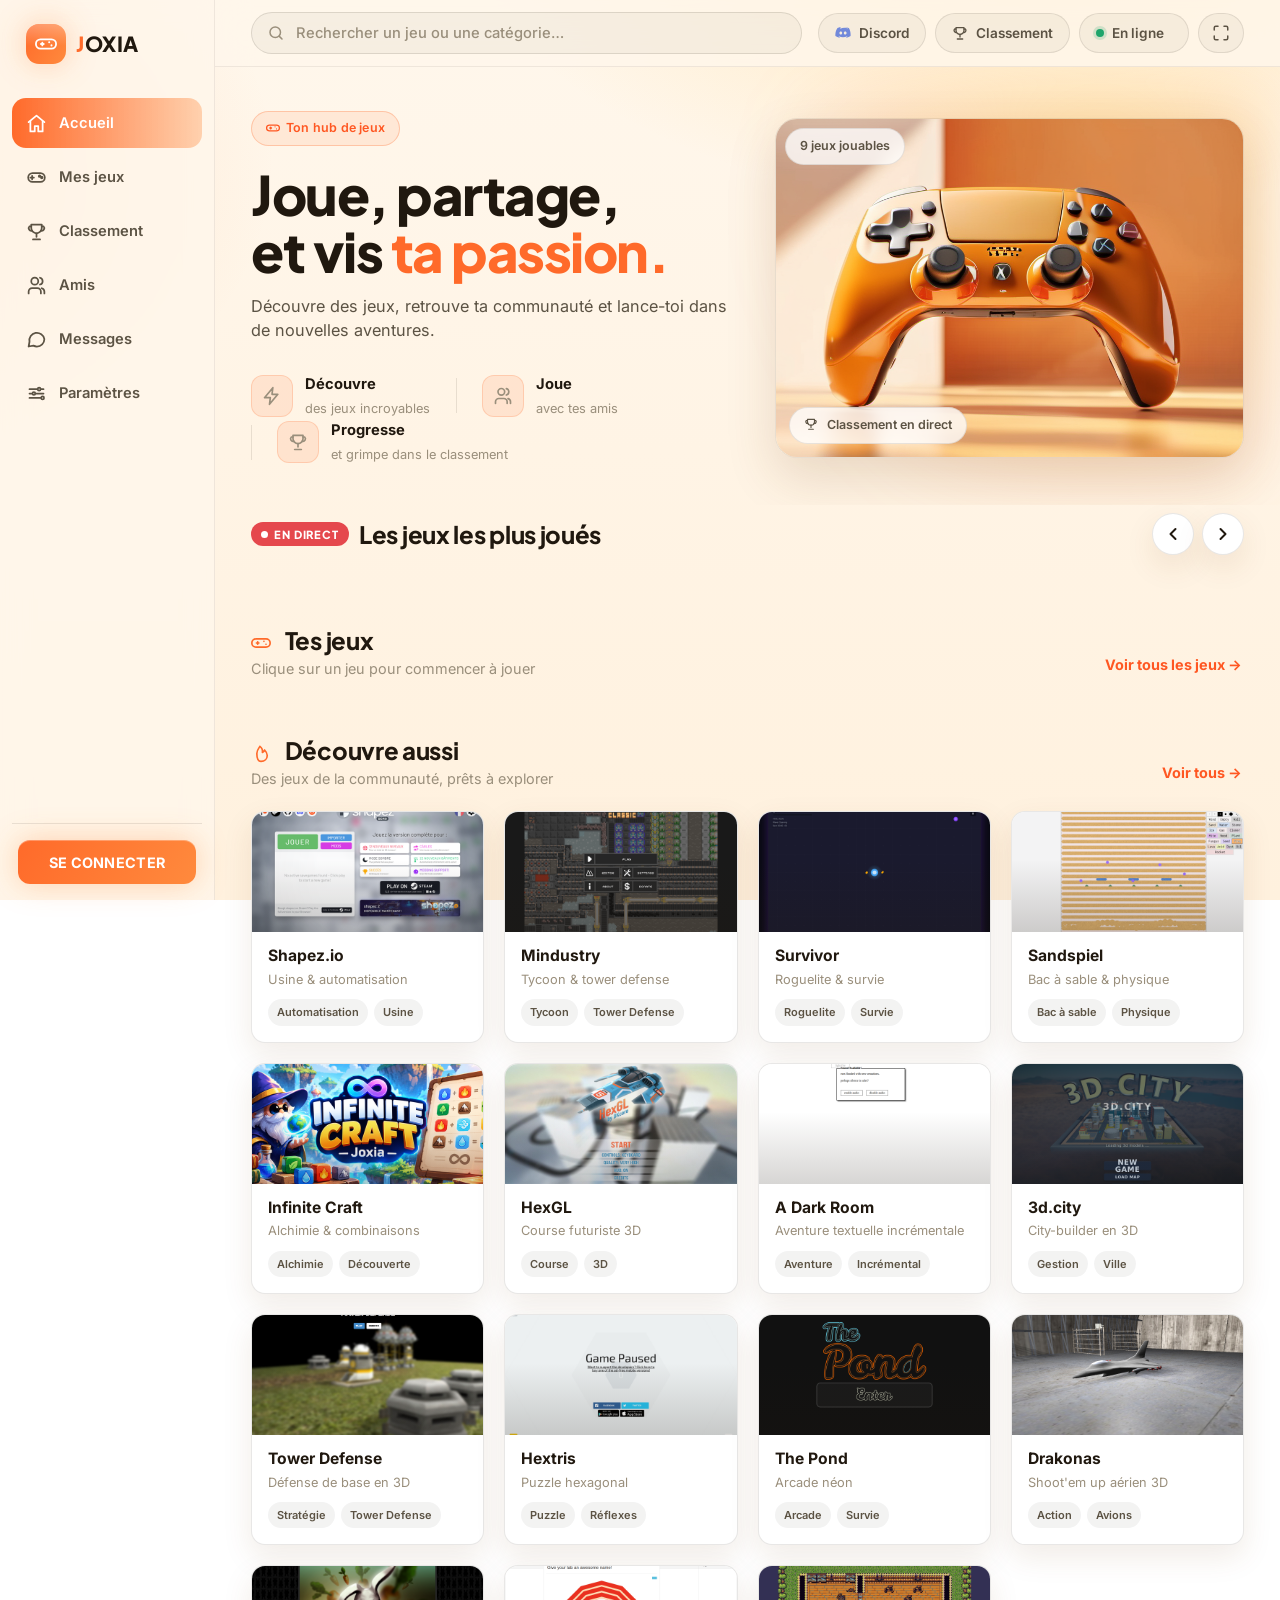
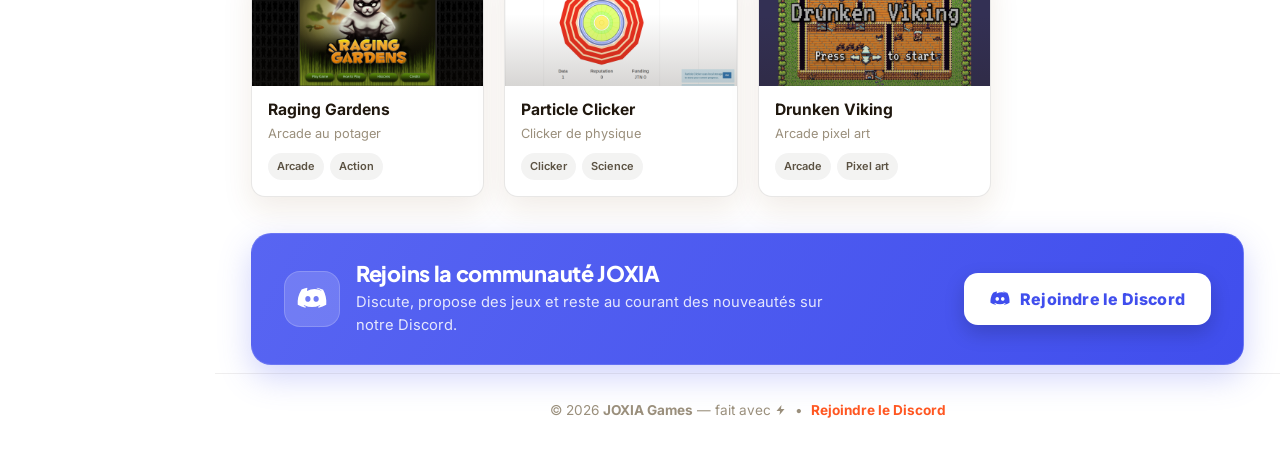
==== commit 058694fa: "Hub : recherche réparée (tous les jeux, résultats à l'écran) et carrousel « les plus joués » stable " ====
--- a/index.html
+++ b/index.html
@@ -8,7 +8,7 @@
     <link rel="preconnect" href="https://fonts.googleapis.com">
     <link rel="preconnect" href="https://fonts.gstatic.com" crossorigin>
     <link href="https://fonts.googleapis.com/css2?family=Inter:wght@400;500;600;700;800&family=Plus+Jakarta+Sans:wght@500;700;800&display=swap" rel="stylesheet">
-    <link rel="stylesheet" href="style.css?v=13">
+    <link rel="stylesheet" href="style.css?v=18">
 </head>
 <body>
 
@@ -80,7 +80,7 @@
         <header class="topbar">
             <div class="search" id="searchWrap">
                 <svg class="search-icon" viewBox="0 0 24 24" width="18" height="18" fill="none" stroke="currentColor" stroke-width="2" stroke-linecap="round"><circle cx="11" cy="11" r="7"/><path d="m20 20-3.5-3.5"/></svg>
-                <input type="text" id="searchInput" placeholder="Rechercher un jeu, un joueur, une catégorie..." onkeyup="searchGame()" autocomplete="off">
+                <input type="text" id="searchInput" placeholder="Rechercher un jeu ou une catégorie…" aria-label="Rechercher un jeu ou une catégorie" autocomplete="off">
             </div>
             <div class="topbar-actions">
                 <a href="https://discord.gg/BNY6xprSen" target="_blank" rel="noopener" class="pill pill-discord">
@@ -134,7 +134,7 @@
             <div class="trend-head">
                 <h2 class="trend-title" id="trendTitle">
                     <span class="trend-live" id="trendLive"><i></i> En direct</span>
-                    <span id="trendLabel">Tendances du moment</span>
+                    <span id="trendLabel">Les jeux les plus joués</span>
                 </h2>
                 <div class="trend-nav">
                     <button class="trend-arrow" id="trendPrev" type="button" aria-label="Jeu précédent">
@@ -463,6 +463,6 @@
         <button class="discord-toast__close" aria-label="Fermer">&times;</button>
     </div>
 
-    <script type="module" src="script.js?v=17"></script>
+    <script type="module" src="script.js?v=25"></script>
 </body>
 </html>
--- a/style.css
+++ b/style.css
@@ -528,6 +528,12 @@
 .lb-modal{max-width:480px;text-align:left;}
 .lb-title{text-align:center;margin-bottom:16px;}
 .lb-tabs{display:flex;flex-wrap:wrap;gap:7px;justify-content:center;margin-bottom:16px;}
+.lb-mode{display:flex;gap:4px;padding:4px;border-radius:999px;background:var(--surface-2);border:1px solid var(--border);margin:0 auto;}
+.lb-mode-btn{padding:8px 16px;border-radius:999px;font-size:.85rem;font-weight:700;color:var(--text-2);background:transparent;border:0;transition:.15s var(--ease);}
+.lb-mode-btn.active{background:var(--grad-orange);color:#fff;}
+.lb-row-tabs{display:flex;gap:7px;width:100%;overflow-x:auto;padding:2px 2px 6px;scroll-snap-type:x proximity;scrollbar-width:thin;}
+.lb-row-tabs .lb-tab{flex:0 0 auto;scroll-snap-align:center;}
+.lb-hint{margin:0 0 4px;text-align:center;font-size:.8rem;color:var(--text-2);}
 .lb-tab{padding:8px 13px;border-radius:999px;background:var(--surface-2);color:var(--text-2);font-size:.82rem;font-weight:600;border:1px solid var(--border);transition:.15s var(--ease);}
 .lb-tab:hover{color:var(--text);border-color:rgba(255,106,42,.4);}
 .lb-tab.active{background:var(--grad-orange);color:#fff;border-color:transparent;}
@@ -815,3 +821,17 @@
     .trend-live i,.trend-stats .is-live::before{animation:none;}
     .trend-track{scroll-behavior:auto;}
 }
+
+/* Recherche : bandeau de résultats (au-dessus de « Tes jeux ») */
+.search-result{max-width:calc(1600px - 72px);width:calc(100% - 72px);margin:18px auto -4px;box-sizing:border-box;padding:10px 14px;border-radius:12px;background:var(--surface-2);border:1px solid var(--border);color:var(--text);font-weight:600;font-size:.92rem;scroll-margin-top:84px;}
+.search-result[hidden],.section[hidden]{display:none;}
+@media (max-width:768px){.search-result{width:calc(100% - 32px);}}
+/* Mobile : la recherche passe sur sa propre ligne, pleine largeur (sinon les boutons l'écrasent à la taille d'une icône) */
+@media (max-width:600px){
+    .topbar{flex-wrap:wrap;row-gap:8px;}
+    .topbar-actions{width:100%;justify-content:flex-start;overflow-x:auto;scrollbar-width:none;}
+    .topbar-actions .pill{white-space:nowrap;flex-shrink:0;}
+    .topbar-actions .pill-fs{margin-left:auto;}
+    .topbar-actions::-webkit-scrollbar{display:none;}
+    .search{order:2;flex:1 1 100%;max-width:none;}
+}
